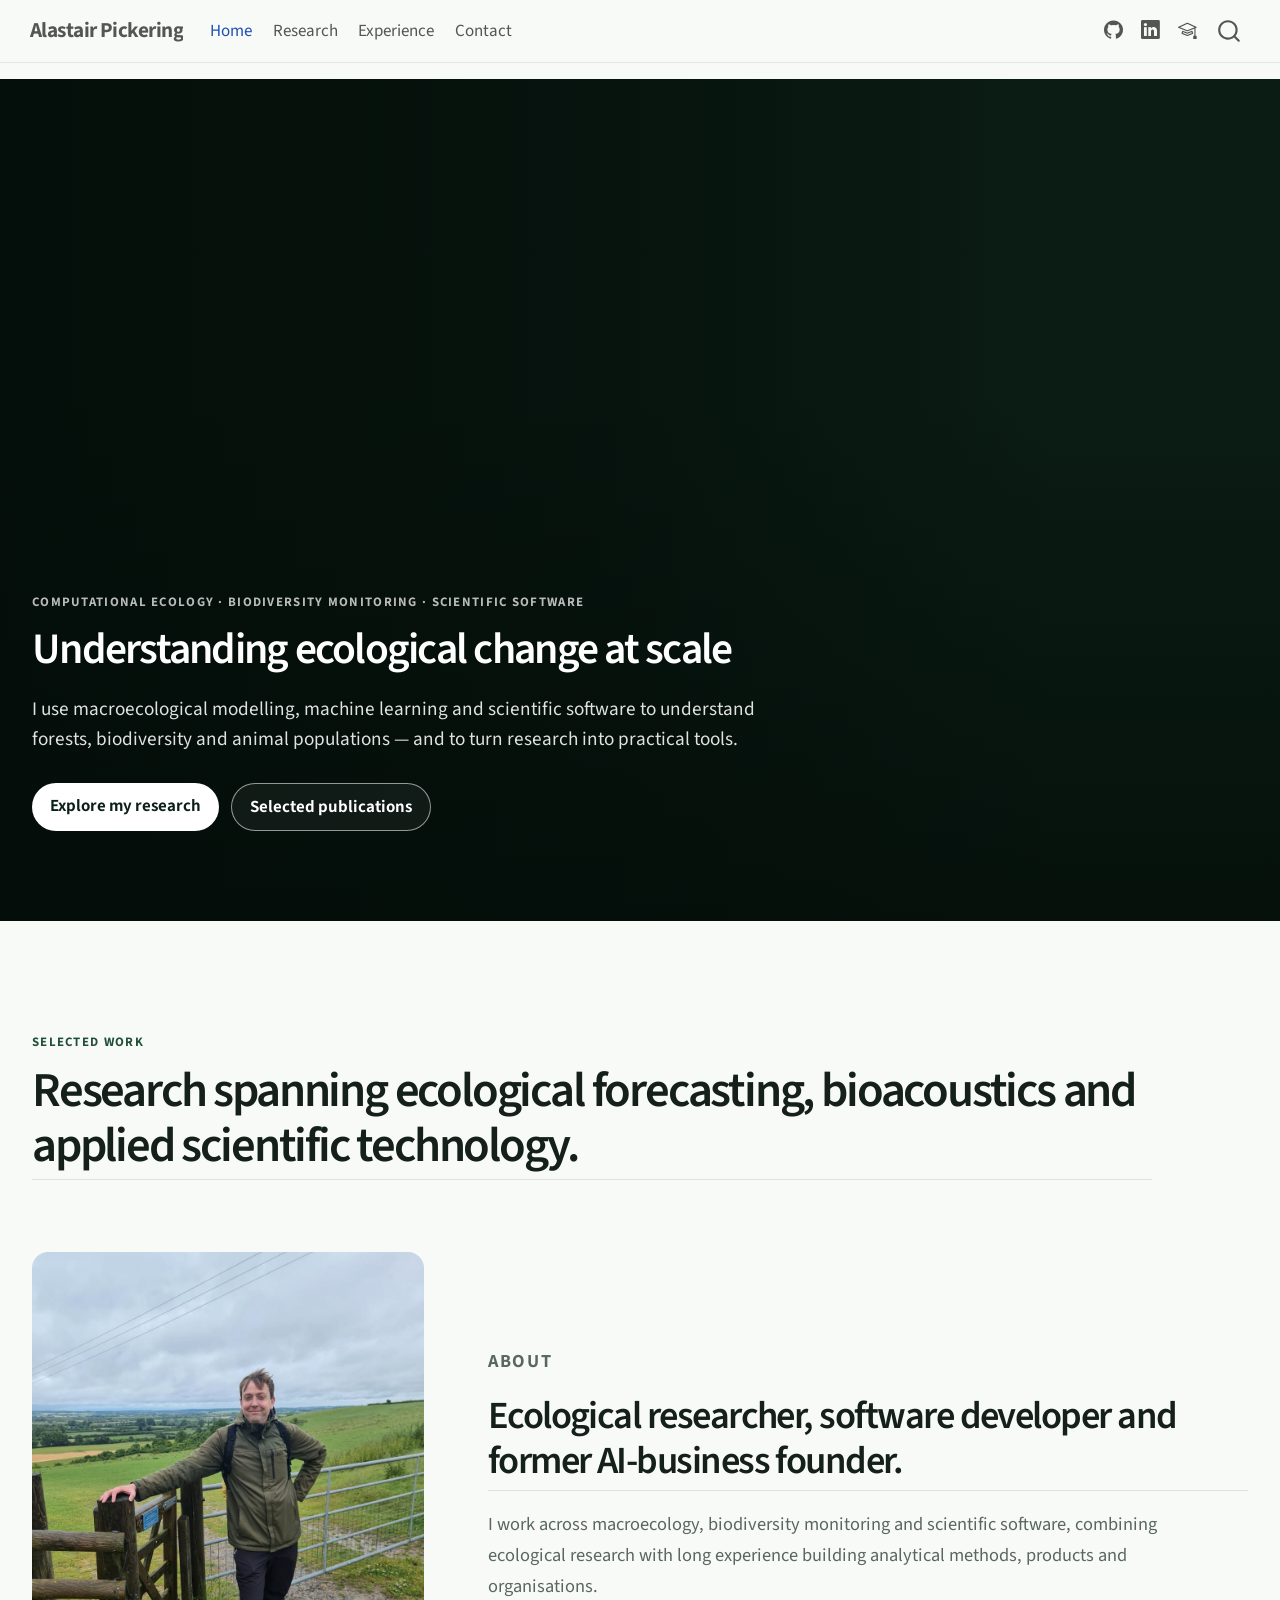
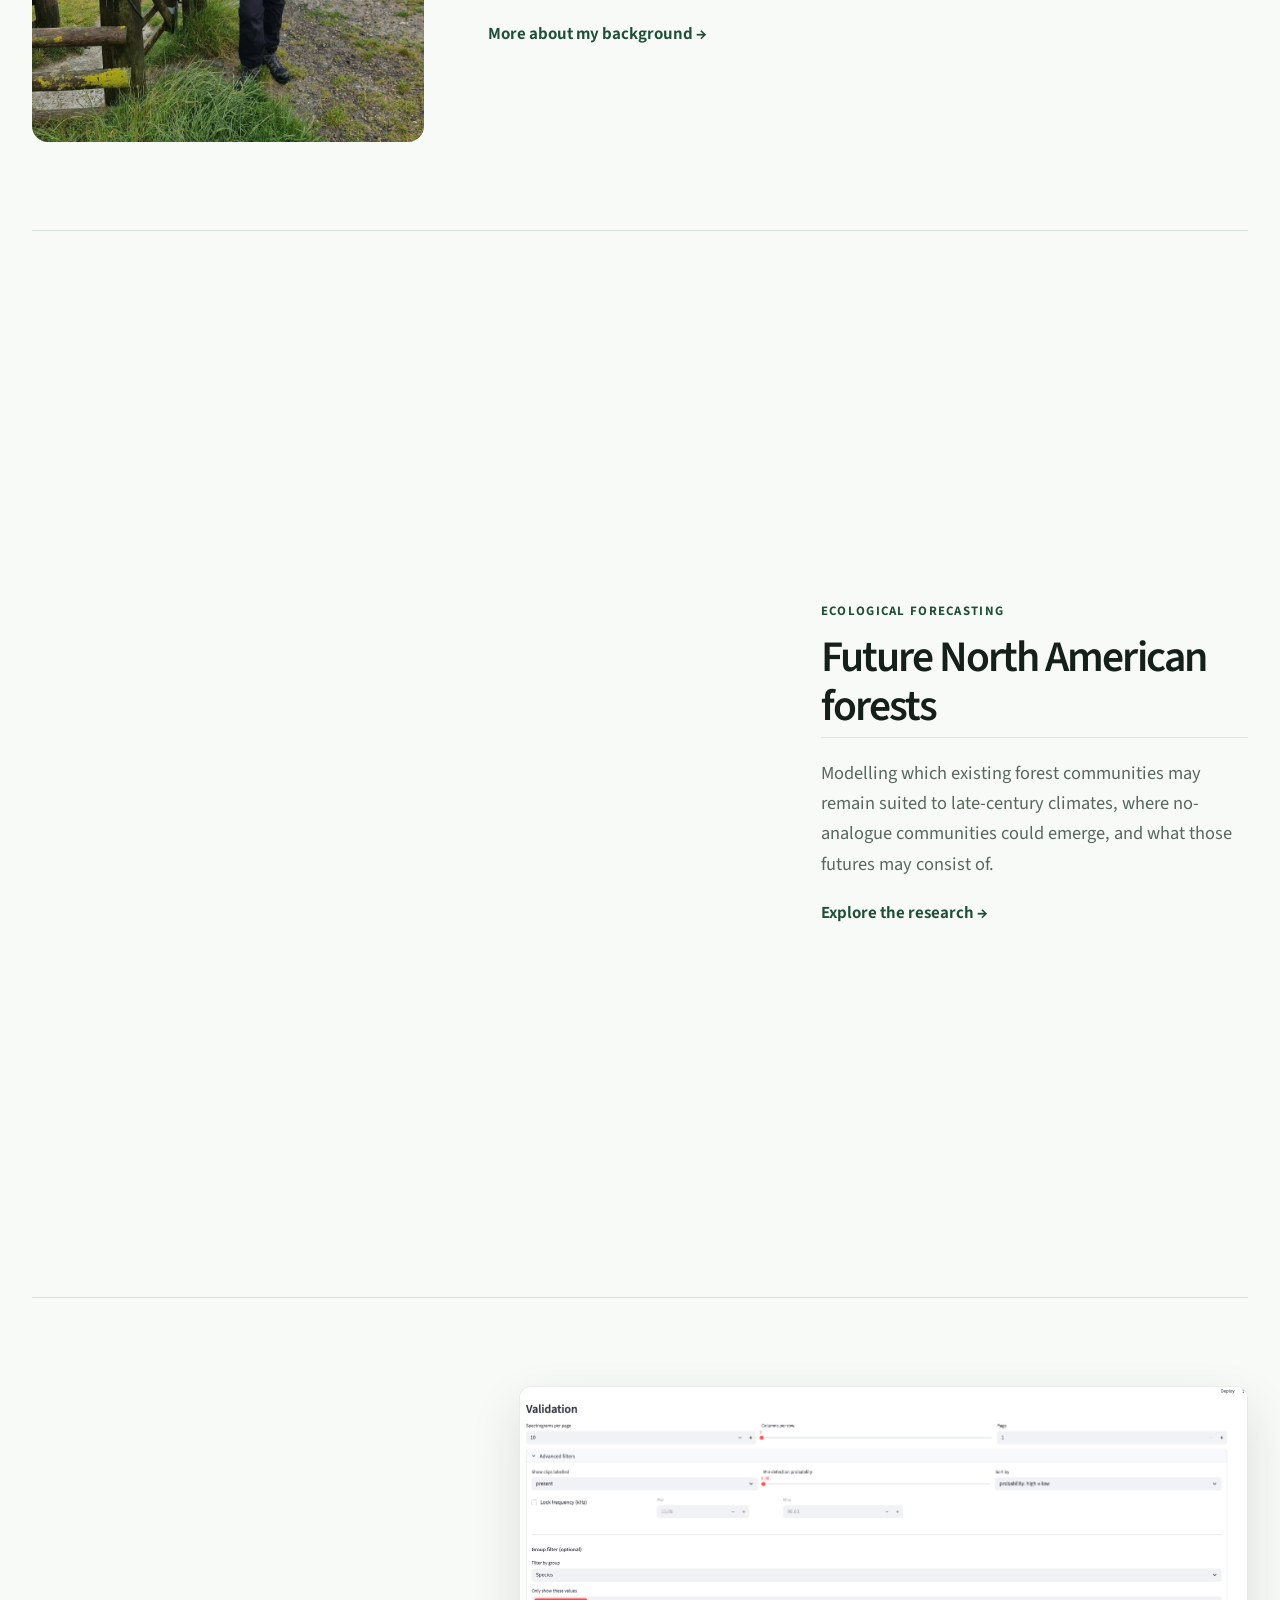
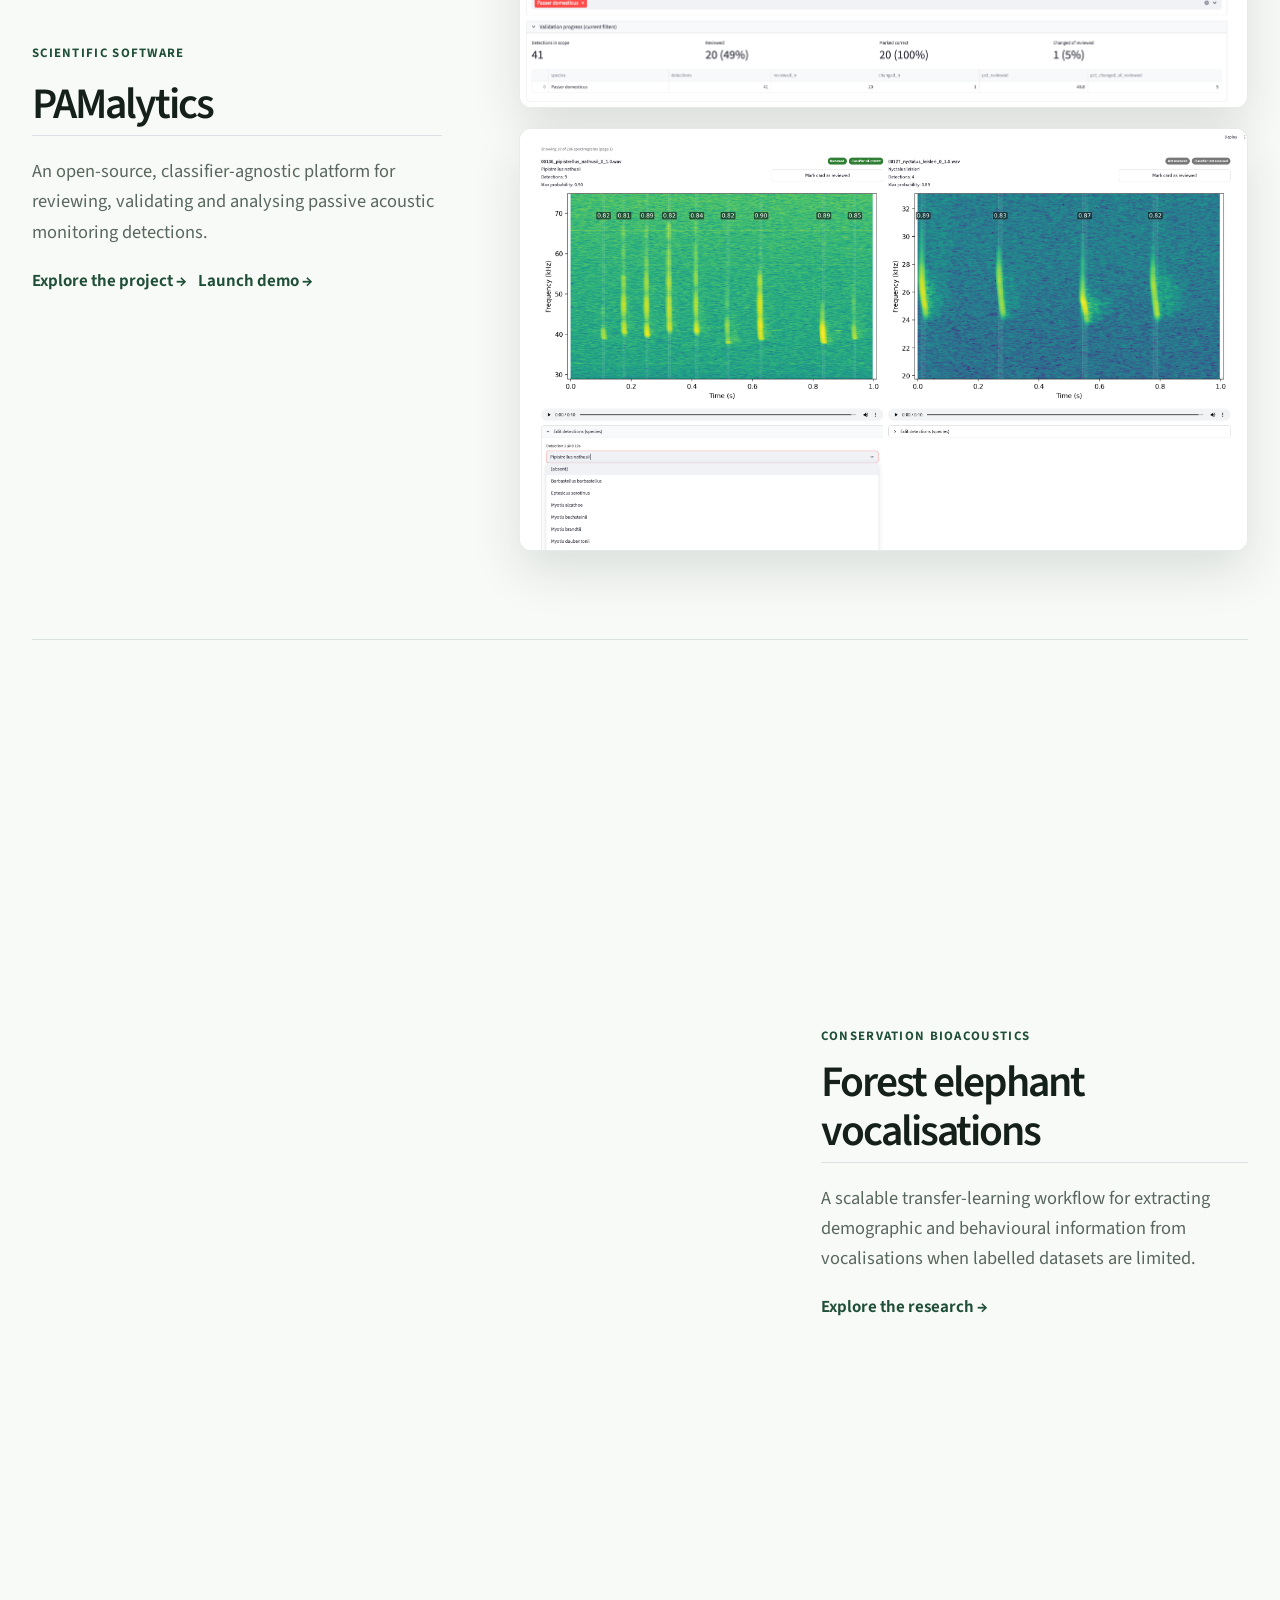
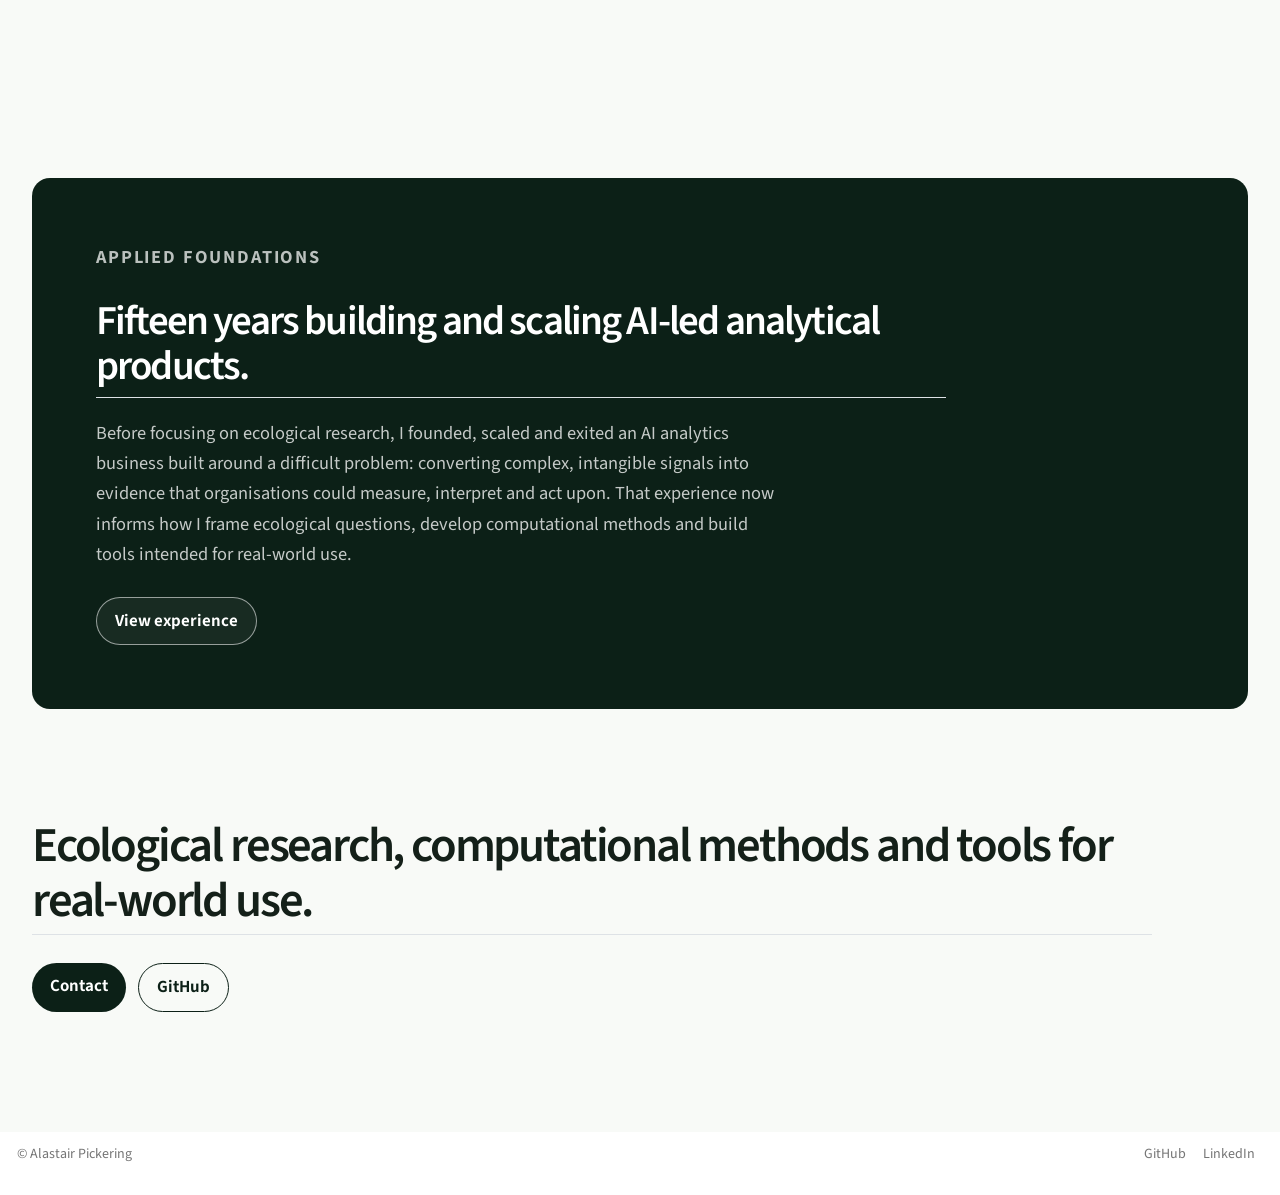
==== index.html @ e471f1ae "Built site for gh-pages" ====
<!DOCTYPE html>
<html xmlns="http://www.w3.org/1999/xhtml" lang="en" xml:lang="en"><head>

<meta charset="utf-8">
<meta name="generator" content="quarto-1.10.18">

<meta name="viewport" content="width=device-width, initial-scale=1.0, user-scalable=yes">


<title>Alastair Pickering</title>
<style>
/* Default styles provided by pandoc.
** See https://pandoc.org/MANUAL.html#variables-for-html for config info.
*/
span.smallcaps{font-variant: small-caps;}
div.columns{display: flex; gap: 1.5em;}
div.column{flex: auto;}
@media screen {
div.columns{gap: min(4vw, 1.5em);}
div.column{overflow-x: auto;}
}
div.hanging-indent{margin-left: 1.5em; text-indent: -1.5em;}
ul.task-list{list-style: none;}
ul.task-list li input[type="checkbox"] {
  width: 0.8em;
  margin: 0 0.8em 0.2em -1em; /* quarto-specific, see https://github.com/quarto-dev/quarto-cli/issues/4556 */ 
  vertical-align: middle;
}
</style>


<script src="site_libs/quarto-nav/quarto-nav.js"></script>
<script src="site_libs/quarto-nav/headroom.min.js"></script>
<script src="site_libs/clipboard/clipboard.min.js"></script>
<script src="site_libs/quarto-search/autocomplete.umd.js"></script>
<script src="site_libs/quarto-search/fuse.min.js"></script>
<script src="site_libs/quarto-search/quarto-search.js"></script>
<meta name="quarto:offset" content="./">
<script src="site_libs/quarto-html/quarto.js" type="module"></script>
<script src="site_libs/quarto-html/tabsets/tabsets.js" type="module"></script>
<script src="site_libs/quarto-html/popper.min.js"></script>
<script src="site_libs/quarto-html/tippy.umd.min.js"></script>
<script src="site_libs/quarto-html/anchor.min.js"></script>
<link href="site_libs/quarto-html/tippy.css" rel="stylesheet">
<link href="site_libs/quarto-html/quarto-syntax-highlighting-64a204ab8560d761af7679ceaba22944.css" rel="stylesheet" id="quarto-text-highlighting-styles">
<script src="site_libs/bootstrap/bootstrap.min.js"></script>
<link href="site_libs/bootstrap/bootstrap-icons.css" rel="stylesheet">
<link href="site_libs/bootstrap/bootstrap-6ac2aec46ad7f46b16024ee4409aa65c.min.css" rel="stylesheet" append-hash="true" id="quarto-bootstrap" data-mode="light">
<script id="quarto-search-options" type="application/json">{
  "location": "navbar",
  "copy-button": false,
  "collapse-after": 3,
  "panel-placement": "end",
  "type": "overlay",
  "limit": 50,
  "keyboard-shortcut": [
    "f",
    "/",
    "s"
  ],
  "show-item-context": false,
  "language": {
    "search-no-results-text": "No results",
    "search-matching-documents-text": "matching documents",
    "search-copy-link-title": "Copy link to search",
    "search-hide-matches-text": "Hide additional matches",
    "search-more-match-text": "more match in this document",
    "search-more-matches-text": "more matches in this document",
    "search-clear-button-title": "Clear",
    "search-text-placeholder": "",
    "search-detached-cancel-button-title": "Cancel",
    "search-submit-button-title": "Submit",
    "search-label": "Search"
  }
}</script>
<style>html{ scroll-behavior: smooth; }</style>


<link rel="stylesheet" href="styles.css">
</head>

<body class="nav-fixed home-page quarto-light">

<div id="quarto-search-results"></div>
  <header id="quarto-header" class="headroom fixed-top">
    <nav class="navbar navbar-expand-lg " data-bs-theme="dark">
      <div class="navbar-container container-fluid">
      <div class="navbar-brand-container mx-auto">
    <a class="navbar-brand" href="./index.html">
    <span class="navbar-title">Alastair Pickering</span>
    </a>
  </div>
            <div id="quarto-search" class="" title="Search"></div>
          <button class="navbar-toggler" type="button" data-bs-toggle="collapse" data-bs-target="#navbarCollapse" aria-controls="navbarCollapse" role="menu" aria-expanded="false" aria-label="Toggle navigation" onclick="if (window.quartoToggleHeadroom) { window.quartoToggleHeadroom(); }">
  <span class="navbar-toggler-icon"></span>
</button>
          <div class="collapse navbar-collapse" id="navbarCollapse">
            <ul class="navbar-nav navbar-nav-scroll me-auto">
  <li class="nav-item">
    <a class="nav-link active" href="./index.html" aria-current="page"> 
<span class="menu-text">Home</span></a>
  </li>  
  <li class="nav-item">
    <a class="nav-link" href="./research.html"> 
<span class="menu-text">Research</span></a>
  </li>  
  <li class="nav-item">
    <a class="nav-link" href="./experience.html"> 
<span class="menu-text">Experience</span></a>
  </li>  
  <li class="nav-item">
    <a class="nav-link" href="./contact.html"> 
<span class="menu-text">Contact</span></a>
  </li>  
</ul>
            <ul class="navbar-nav navbar-nav-scroll ms-auto">
  <li class="nav-item compact">
    <a class="nav-link" href="https://github.com/AlastairPickering/"> <i class="bi bi-github" role="img" aria-label="GitHub">
</i> 
<span class="menu-text"></span></a>
  </li>  
  <li class="nav-item compact">
    <a class="nav-link" href="https://www.linkedin.com/in/alastairpickering/"> <i class="bi bi-linkedin" role="img" aria-label="LinkedIn">
</i> 
<span class="menu-text"></span></a>
  </li>  
  <li class="nav-item compact">
    <a class="nav-link" href="https://scholar.google.com/citations?user=9N1dOVcAAAAJ&amp;hl=en"> <i class="bi bi-mortarboard" role="img" aria-label="Google Scholar">
</i> 
<span class="menu-text"></span></a>
  </li>  
</ul>
          </div> <!-- /navcollapse -->
            <div class="quarto-navbar-tools">
</div>
      </div> <!-- /container-fluid -->
    </nav>
</header>
<!-- content -->
<div id="quarto-content" class="quarto-container page-columns page-rows-contents page-layout-full page-navbar">
<!-- sidebar -->
<!-- margin-sidebar -->
    
<!-- main -->
<main class="content column-page" id="quarto-document-content"><header id="title-block-header" class="quarto-title-block"></header>




<section class="hero-cinematic">
  <div class="hero-media" aria-hidden="true">
    <div class="hero-photo hero-photo-forest"></div>
    <div class="hero-photo hero-photo-elephant"></div>
    <div class="hero-photo hero-photo-gibbon"></div>
    <div class="hero-photo hero-photo-technology"></div>
    <div class="hero-shade"></div>
  </div>

  <div class="site-frame hero-content">
    <p class="eyebrow light">Computational ecology · Biodiversity monitoring · Scientific software</p>
    <h1>Understanding ecological change at scale</h1>
    <p class="hero-deck">
      I use macroecological modelling, machine learning and scientific software to understand
      forests, biodiversity and animal populations — and to turn research into practical tools.
    </p>
    <div class="button-row">
      <a href="research.html" class="ap-button primary-light">Explore my research</a>
      <a href="research.html#publications" class="ap-button ghost-light">Selected publications</a>
    </div>
  </div>
</section>

<div class="site-frame home-content">
  <section class="intro-statement">
    <p class="eyebrow">Selected work</p>
    <h2 class="anchored">Research spanning ecological forecasting, bioacoustics and applied scientific technology.</h2>
  </section>

  <section class="home-profile">
    <div class="home-profile-photo" role="img" aria-label="Alastair Pickering standing beside a countryside field gate"></div>

    <div class="home-profile-copy">
      <p class="eyebrow">About</p>
      <h2 class="anchored">Ecological researcher, software developer and former AI-business founder.</h2>
      <p>
        I work across macroecology, biodiversity monitoring and scientific software, combining
        ecological research with long experience building analytical methods, products and organisations.
      </p>
      <a href="experience.html" class="text-link">More about my background →</a>
    </div>
  </section>

  <section class="project-feature">
    <div class="project-image project-image-forest" role="img" aria-label="Dense forest canopy viewed from above"></div>
    <div class="project-copy">
      <p class="project-meta">Ecological forecasting</p>
      <h2 class="anchored">Future North American forests</h2>
      <p>
        Modelling which existing forest communities may remain suited to late-century climates,
        where no-analogue communities could emerge, and what those futures may consist of.
      </p>
      <a href="research.html#future-forests" class="text-link">Explore the research →</a>
    </div>
  </section>

  <section class="project-feature project-feature-reverse">
    <div class="project-copy">
      <p class="project-meta">Scientific software</p>
      <h2 class="anchored">PAMalytics</h2>
      <p>
        An open-source, classifier-agnostic platform for reviewing, validating and analysing
        passive acoustic monitoring detections.
      </p>
      <div class="link-row">
        <a href="research.html#pamalytics" class="text-link">Explore the project →</a>
        <a href="https://pamalytics-demo.streamlit.app/" class="text-link">Launch demo →</a>
      </div>
    </div>

    <div class="pam-gallery">
      <img src="images/pam_validate1.png" alt="PAMalytics validation filters and progress summary">
      <img src="images/pam_validate2.png" alt="PAMalytics spectrogram review cards">
    </div>
  </section>

  <section class="project-feature">
    <div class="project-image project-image-elephant" role="img" aria-label="African elephant in woodland"></div>
    <div class="project-copy">
      <p class="project-meta">Conservation bioacoustics</p>
      <h2 class="anchored">Forest elephant vocalisations</h2>
      <p>
        A scalable transfer-learning workflow for extracting demographic and behavioural
        information from vocalisations when labelled datasets are limited.
      </p>
      <a href="research.html#elephant-bioacoustics" class="text-link">Explore the research →</a>
    </div>
  </section>

  <section class="profile-band">
    <div class="profile-copy">
      <p class="eyebrow light">Applied foundations</p>
      <h2 class="anchored">Fifteen years building and scaling AI-led analytical products.</h2>
      <p>
        Before focusing on ecological research, I founded, scaled and exited an AI analytics business
        built around a difficult problem: converting complex, intangible signals into evidence that
        organisations could measure, interpret and act upon. That experience now informs how I frame
        ecological questions, develop computational methods and build tools intended for real-world use.
      </p>
      <a href="experience.html" class="ap-button ghost-light">View experience</a>
    </div>
  </section>

  <section class="closing-simple">
    <h2 class="anchored">Ecological research, computational methods and tools for real-world use.</h2>
    <div class="button-row">
      <a href="contact.html" class="ap-button dark-button">Contact</a>
      <a href="https://github.com/AlastairPickering/" class="ap-button outline-dark">GitHub</a>
    </div>
  </section>
</div>



</main> <!-- /main -->
<script id="quarto-html-after-body" type="application/javascript">
  window.document.addEventListener("DOMContentLoaded", function (event) {
    const icon = "";
    const anchorJS = new window.AnchorJS();
    anchorJS.options = {
      placement: 'right',
      icon: icon
    };
    anchorJS.add('.anchored');
    const isCodeAnnotation = (el) => {
      for (const clz of el.classList) {
        if (clz.startsWith('code-annotation-')) {                     
          return true;
        }
      }
      return false;
    }
    const onCopySuccess = function(e) {
      // button target
      const button = e.trigger;
      // don't keep focus
      button.blur();
      // flash "checked"
      button.classList.add('code-copy-button-checked');
      var currentTitle = button.getAttribute("title");
      button.setAttribute("title", "Copied!");
      let tooltip;
      if (window.bootstrap) {
        button.setAttribute("data-bs-toggle", "tooltip");
        button.setAttribute("data-bs-placement", "left");
        button.setAttribute("data-bs-title", "Copied!");
        tooltip = new bootstrap.Tooltip(button, 
          { trigger: "manual", 
            customClass: "code-copy-button-tooltip",
            offset: [0, -8]});
        tooltip.show();    
      }
      setTimeout(function() {
        if (tooltip) {
          tooltip.hide();
          button.removeAttribute("data-bs-title");
          button.removeAttribute("data-bs-toggle");
          button.removeAttribute("data-bs-placement");
        }
        button.setAttribute("title", currentTitle);
        button.classList.remove('code-copy-button-checked');
      }, 1000);
      // clear code selection
      e.clearSelection();
    }
    const getTextToCopy = function(trigger) {
      const outerScaffold = trigger.parentElement.cloneNode(true);
      const codeEl = outerScaffold.querySelector('code');
      for (const childEl of codeEl.children) {
        if (isCodeAnnotation(childEl)) {
          childEl.remove();
        }
      }
      return codeEl.innerText;
    }
    const clipboard = new window.ClipboardJS('.code-copy-button:not([data-in-quarto-modal])', {
      text: getTextToCopy
    });
    clipboard.on('success', onCopySuccess);
    if (window.document.getElementById('quarto-embedded-source-code-modal')) {
      const clipboardModal = new window.ClipboardJS('.code-copy-button[data-in-quarto-modal]', {
        text: getTextToCopy,
        container: window.document.getElementById('quarto-embedded-source-code-modal')
      });
      clipboardModal.on('success', onCopySuccess);
    }
      var localhostRegex = new RegExp(/^(?:http|https):\/\/localhost\:?[0-9]*\//);
      var mailtoRegex = new RegExp(/^mailto:/);
        var filterRegex = new RegExp("https:\/\/alastairpickering\.github\.io");
      var isInternal = (href) => {
          return filterRegex.test(href) || localhostRegex.test(href) || mailtoRegex.test(href);
      }
      // Inspect non-navigation links and adorn them if external
     var links = window.document.querySelectorAll('a[href]:not(.nav-link):not(.navbar-brand):not(.toc-action):not(.sidebar-link):not(.sidebar-item-toggle):not(.pagination-link):not(.no-external):not([aria-hidden]):not(.dropdown-item):not(.quarto-navigation-tool):not(.about-link)');
      for (var i=0; i<links.length; i++) {
        const link = links[i];
        if (!isInternal(link.href)) {
          // undo the damage that might have been done by quarto-nav.js in the case of
          // links that we want to consider external
          if (link.dataset.originalHref !== undefined) {
            link.href = link.dataset.originalHref;
          }
            // target, if specified
            link.setAttribute("target", "_blank");
            if (link.getAttribute("rel") === null) {
              link.setAttribute("rel", "noopener");
            }
        }
      }
    function tippyHover(el, contentFn, onTriggerFn, onUntriggerFn) {
      const config = {
        allowHTML: true,
        maxWidth: 500,
        delay: 100,
        arrow: false,
        appendTo: function(el) {
            return el.parentElement;
        },
        interactive: true,
        interactiveBorder: 10,
        theme: 'quarto',
        placement: 'bottom-start',
      };
      if (contentFn) {
        config.content = contentFn;
      }
      if (onTriggerFn) {
        config.onTrigger = onTriggerFn;
      }
      if (onUntriggerFn) {
        config.onUntrigger = onUntriggerFn;
      }
      window.tippy(el, config); 
    }
    const noterefs = window.document.querySelectorAll('a[role="doc-noteref"]');
    for (var i=0; i<noterefs.length; i++) {
      const ref = noterefs[i];
      tippyHover(ref, function() {
        // use id or data attribute instead here
        let href = ref.getAttribute('data-footnote-href') || ref.getAttribute('href');
        try { href = new URL(href).hash; } catch {}
        const id = href.replace(/^#\/?/, "");
        const note = window.document.getElementById(id);
        if (note) {
          return note.innerHTML;
        } else {
          return "";
        }
      });
    }
    const xrefs = window.document.querySelectorAll('a.quarto-xref');
    const processXRef = (id, note) => {
      // Strip column container classes
      const stripColumnClz = (el) => {
        el.classList.remove("page-full", "page-columns");
        if (el.children) {
          for (const child of el.children) {
            stripColumnClz(child);
          }
        }
      }
      stripColumnClz(note)
      if (id === null || id.startsWith('sec-')) {
        // Special case sections, only their first couple elements
        const container = document.createElement("div");
        if (note.children && note.children.length > 2) {
          container.appendChild(note.children[0].cloneNode(true));
          for (let i = 1; i < note.children.length; i++) {
            const child = note.children[i];
            if (child.tagName === "P" && child.innerText === "") {
              continue;
            } else {
              container.appendChild(child.cloneNode(true));
              break;
            }
          }
          if (window.Quarto?.typesetMath) {
            window.Quarto.typesetMath(container);
          }
          return container.innerHTML
        } else {
          if (window.Quarto?.typesetMath) {
            window.Quarto.typesetMath(note);
          }
          return note.innerHTML;
        }
      } else {
        // Remove any anchor links if they are present
        const anchorLink = note.querySelector('a.anchorjs-link');
        if (anchorLink) {
          anchorLink.remove();
        }
        if (window.Quarto?.typesetMath) {
          window.Quarto.typesetMath(note);
        }
        if (note.classList.contains("callout")) {
          return note.outerHTML;
        } else {
          return note.innerHTML;
        }
      }
    }
    for (var i=0; i<xrefs.length; i++) {
      const xref = xrefs[i];
      tippyHover(xref, undefined, function(instance) {
        instance.disable();
        let url = xref.getAttribute('href');
        let hash = undefined; 
        if (url.startsWith('#')) {
          hash = url;
        } else {
          try { hash = new URL(url).hash; } catch {}
        }
        if (hash) {
          const id = hash.replace(/^#\/?/, "");
          const note = window.document.getElementById(id);
          if (note !== null) {
            try {
              const html = processXRef(id, note.cloneNode(true));
              instance.setContent(html);
            } finally {
              instance.enable();
              instance.show();
            }
          } else {
            // See if we can fetch this
            fetch(url.split('#')[0])
            .then(res => res.text())
            .then(html => {
              const parser = new DOMParser();
              const htmlDoc = parser.parseFromString(html, "text/html");
              const note = htmlDoc.getElementById(id);
              if (note !== null) {
                const html = processXRef(id, note);
                instance.setContent(html);
              } 
            }).finally(() => {
              instance.enable();
              instance.show();
            });
          }
        } else {
          // See if we can fetch a full url (with no hash to target)
          // This is a special case and we should probably do some content thinning / targeting
          fetch(url)
          .then(res => res.text())
          .then(html => {
            const parser = new DOMParser();
            const htmlDoc = parser.parseFromString(html, "text/html");
            const note = htmlDoc.querySelector('main.content');
            if (note !== null) {
              // This should only happen for chapter cross references
              // (since there is no id in the URL)
              // remove the first header
              if (note.children.length > 0 && note.children[0].tagName === "HEADER") {
                note.children[0].remove();
              }
              const html = processXRef(null, note);
              instance.setContent(html);
            } 
          }).finally(() => {
            instance.enable();
            instance.show();
          });
        }
      }, function(instance) {
      });
    }
        let selectedAnnoteEl;
        const selectorForAnnotation = ( cell, annotation) => {
          let cellAttr = 'data-code-cell="' + cell + '"';
          let lineAttr = 'data-code-annotation="' +  annotation + '"';
          const selector = 'span[' + cellAttr + '][' + lineAttr + ']';
          return selector;
        }
        const selectCodeLines = (annoteEl) => {
          const doc = window.document;
          const targetCell = annoteEl.getAttribute("data-target-cell");
          const targetAnnotation = annoteEl.getAttribute("data-target-annotation");
          const annoteSpan = window.document.querySelector(selectorForAnnotation(targetCell, targetAnnotation));
          const lines = annoteSpan.getAttribute("data-code-lines").split(",");
          const lineIds = lines.map((line) => {
            return targetCell + "-" + line;
          })
          let top = null;
          let height = null;
          let parent = null;
          if (lineIds.length > 0) {
              //compute the position of the single el (top and bottom and make a div)
              const el = window.document.getElementById(lineIds[0]);
              top = el.offsetTop;
              height = el.offsetHeight;
              parent = el.parentElement.parentElement;
            if (lineIds.length > 1) {
              const lastEl = window.document.getElementById(lineIds[lineIds.length - 1]);
              const bottom = lastEl.offsetTop + lastEl.offsetHeight;
              height = bottom - top;
            }
            if (top !== null && height !== null && parent !== null) {
              // cook up a div (if necessary) and position it 
              let div = window.document.getElementById("code-annotation-line-highlight");
              if (div === null) {
                div = window.document.createElement("div");
                div.setAttribute("id", "code-annotation-line-highlight");
                div.style.position = 'absolute';
                parent.appendChild(div);
              }
              div.style.top = top - 2 + "px";
              div.style.height = height + 4 + "px";
              div.style.left = 0;
              let gutterDiv = window.document.getElementById("code-annotation-line-highlight-gutter");
              if (gutterDiv === null) {
                gutterDiv = window.document.createElement("div");
                gutterDiv.setAttribute("id", "code-annotation-line-highlight-gutter");
                gutterDiv.style.position = 'absolute';
                const codeCell = window.document.getElementById(targetCell);
                const gutter = codeCell.querySelector('.code-annotation-gutter');
                gutter.appendChild(gutterDiv);
              }
              gutterDiv.style.top = top - 2 + "px";
              gutterDiv.style.height = height + 4 + "px";
            }
            selectedAnnoteEl = annoteEl;
          }
        };
        const unselectCodeLines = () => {
          const elementsIds = ["code-annotation-line-highlight", "code-annotation-line-highlight-gutter"];
          elementsIds.forEach((elId) => {
            const div = window.document.getElementById(elId);
            if (div) {
              div.remove();
            }
          });
          selectedAnnoteEl = undefined;
        };
          // Handle positioning of the toggle
      window.addEventListener(
        "resize",
        throttle(() => {
          elRect = undefined;
          if (selectedAnnoteEl) {
            selectCodeLines(selectedAnnoteEl);
          }
        }, 10)
      );
      function throttle(fn, ms) {
      let throttle = false;
      let timer;
        return (...args) => {
          if(!throttle) { // first call gets through
              fn.apply(this, args);
              throttle = true;
          } else { // all the others get throttled
              if(timer) clearTimeout(timer); // cancel #2
              timer = setTimeout(() => {
                fn.apply(this, args);
                timer = throttle = false;
              }, ms);
          }
        };
      }
        // Attach click handler to the DT
        const annoteDls = window.document.querySelectorAll('dt[data-target-cell]');
        for (const annoteDlNode of annoteDls) {
          annoteDlNode.addEventListener('click', (event) => {
            const clickedEl = event.target;
            if (clickedEl !== selectedAnnoteEl) {
              unselectCodeLines();
              const activeEl = window.document.querySelector('dt[data-target-cell].code-annotation-active');
              if (activeEl) {
                activeEl.classList.remove('code-annotation-active');
              }
              selectCodeLines(clickedEl);
              clickedEl.classList.add('code-annotation-active');
            } else {
              // Unselect the line
              unselectCodeLines();
              clickedEl.classList.remove('code-annotation-active');
            }
          });
        }
    const findCites = (el) => {
      const parentEl = el.parentElement;
      if (parentEl) {
        const cites = parentEl.dataset.cites;
        if (cites) {
          return {
            el,
            cites: cites.split(' ')
          };
        } else {
          return findCites(el.parentElement)
        }
      } else {
        return undefined;
      }
    };
    var bibliorefs = window.document.querySelectorAll('a[role="doc-biblioref"]');
    for (var i=0; i<bibliorefs.length; i++) {
      const ref = bibliorefs[i];
      const citeInfo = findCites(ref);
      if (citeInfo) {
        tippyHover(citeInfo.el, function() {
          var popup = window.document.createElement('div');
          citeInfo.cites.forEach(function(cite) {
            var citeDiv = window.document.createElement('div');
            citeDiv.classList.add('hanging-indent');
            citeDiv.classList.add('csl-entry');
            var biblioDiv = window.document.getElementById('ref-' + cite);
            if (biblioDiv) {
              citeDiv.innerHTML = biblioDiv.innerHTML;
            }
            popup.appendChild(citeDiv);
          });
          return popup.innerHTML;
        });
      }
    }
  });
  </script>
</div> <!-- /content -->
<footer class="footer">
  <div class="nav-footer">
    <div class="nav-footer-left">
<p>© Alastair Pickering</p>
</div>   
    <div class="nav-footer-center">
      &nbsp;
    </div>
    <div class="nav-footer-right">
      <ul class="footer-items list-unstyled">
    <li class="nav-item">
    <a class="nav-link" href="https://github.com/AlastairPickering/">
<p>GitHub</p>
</a>
  </li>  
    <li class="nav-item">
    <a class="nav-link" href="https://www.linkedin.com/in/alastairpickering/">
<p>LinkedIn</p>
</a>
  </li>  
</ul>
    </div>
  </div>
</footer>




<script src="site_libs/quarto-html/zenscroll-min.js"></script>
</body></html>
---- site_libs/quarto-html/tippy.css ----
.tippy-box[data-animation=fade][data-state=hidden]{opacity:0}[data-tippy-root]{max-width:calc(100vw - 10px)}.tippy-box{position:relative;background-color:#333;color:#fff;border-radius:4px;font-size:14px;line-height:1.4;white-space:normal;outline:0;transition-property:transform,visibility,opacity}.tippy-box[data-placement^=top]>.tippy-arrow{bottom:0}.tippy-box[data-placement^=top]>.tippy-arrow:before{bottom:-7px;left:0;border-width:8px 8px 0;border-top-color:initial;transform-origin:center top}.tippy-box[data-placement^=bottom]>.tippy-arrow{top:0}.tippy-box[data-placement^=bottom]>.tippy-arrow:before{top:-7px;left:0;border-width:0 8px 8px;border-bottom-color:initial;transform-origin:center bottom}.tippy-box[data-placement^=left]>.tippy-arrow{right:0}.tippy-box[data-placement^=left]>.tippy-arrow:before{border-width:8px 0 8px 8px;border-left-color:initial;right:-7px;transform-origin:center left}.tippy-box[data-placement^=right]>.tippy-arrow{left:0}.tippy-box[data-placement^=right]>.tippy-arrow:before{left:-7px;border-width:8px 8px 8px 0;border-right-color:initial;transform-origin:center right}.tippy-box[data-inertia][data-state=visible]{transition-timing-function:cubic-bezier(.54,1.5,.38,1.11)}.tippy-arrow{width:16px;height:16px;color:#333}.tippy-arrow:before{content:"";position:absolute;border-color:transparent;border-style:solid}.tippy-content{position:relative;padding:5px 9px;z-index:1}
---- site_libs/quarto-html/quarto-syntax-highlighting-64a204ab8560d761af7679ceaba22944.css ----
/* quarto syntax highlight colors */
:root {
  --quarto-hl-ot-color: #003B4F;
  --quarto-hl-at-color: #657422;
  --quarto-hl-ss-color: #20794D;
  --quarto-hl-an-color: #5E5E5E;
  --quarto-hl-fu-color: #4758AB;
  --quarto-hl-st-color: #20794D;
  --quarto-hl-cf-color: #003B4F;
  --quarto-hl-op-color: #5E5E5E;
  --quarto-hl-er-color: #AD0000;
  --quarto-hl-bn-color: #AD0000;
  --quarto-hl-al-color: #AD0000;
  --quarto-hl-va-color: #111111;
  --quarto-hl-bu-color: inherit;
  --quarto-hl-ex-color: inherit;
  --quarto-hl-pp-color: #AD0000;
  --quarto-hl-in-color: #5E5E5E;
  --quarto-hl-vs-color: #20794D;
  --quarto-hl-wa-color: #5E5E5E;
  --quarto-hl-do-color: #5E5E5E;
  --quarto-hl-im-color: #00769E;
  --quarto-hl-ch-color: #20794D;
  --quarto-hl-dt-color: #AD0000;
  --quarto-hl-fl-color: #AD0000;
  --quarto-hl-co-color: #5E5E5E;
  --quarto-hl-cv-color: #5E5E5E;
  --quarto-hl-cn-color: #8f5902;
  --quarto-hl-sc-color: #5E5E5E;
  --quarto-hl-dv-color: #AD0000;
  --quarto-hl-kw-color: #003B4F;
}

/* other quarto variables */
:root {
  --quarto-font-monospace: SFMono-Regular, Menlo, Monaco, Consolas, "Liberation Mono", "Courier New", monospace;
}

/* syntax highlight based on Pandoc's rules */
pre > code.sourceCode > span {
  color: #003B4F;
}

code.sourceCode > span {
  color: #003B4F;
}

div.sourceCode,
div.sourceCode pre.sourceCode {
  color: #003B4F;
}

/* Normal */
code span {
  color: #003B4F;
}

/* Alert */
code span.al {
  color: #AD0000;
  font-style: inherit;
}

/* Annotation */
code span.an {
  color: #5E5E5E;
  font-style: inherit;
}

/* Attribute */
code span.at {
  color: #657422;
  font-style: inherit;
}

/* BaseN */
code span.bn {
  color: #AD0000;
  font-style: inherit;
}

/* BuiltIn */
code span.bu {
  font-style: inherit;
}

/* ControlFlow */
code span.cf {
  color: #003B4F;
  font-weight: bold;
  font-style: inherit;
}

/* Char */
code span.ch {
  color: #20794D;
  font-style: inherit;
}

/* Constant */
code span.cn {
  color: #8f5902;
  font-style: inherit;
}

/* Comment */
code span.co {
  color: #5E5E5E;
  font-style: inherit;
}

/* CommentVar */
code span.cv {
  color: #5E5E5E;
  font-style: italic;
}

/* Documentation */
code span.do {
  color: #5E5E5E;
  font-style: italic;
}

/* DataType */
code span.dt {
  color: #AD0000;
  font-style: inherit;
}

/* DecVal */
code span.dv {
  color: #AD0000;
  font-style: inherit;
}

/* Error */
code span.er {
  color: #AD0000;
  font-style: inherit;
}

/* Extension */
code span.ex {
  font-style: inherit;
}

/* Float */
code span.fl {
  color: #AD0000;
  font-style: inherit;
}

/* Function */
code span.fu {
  color: #4758AB;
  font-style: inherit;
}

/* Import */
code span.im {
  color: #00769E;
  font-style: inherit;
}

/* Information */
code span.in {
  color: #5E5E5E;
  font-style: inherit;
}

/* Keyword */
code span.kw {
  color: #003B4F;
  font-weight: bold;
  font-style: inherit;
}

/* Operator */
code span.op {
  color: #5E5E5E;
  font-style: inherit;
}

/* Other */
code span.ot {
  color: #003B4F;
  font-style: inherit;
}

/* Preprocessor */
code span.pp {
  color: #AD0000;
  font-style: inherit;
}

/* SpecialChar */
code span.sc {
  color: #5E5E5E;
  font-style: inherit;
}

/* SpecialString */
code span.ss {
  color: #20794D;
  font-style: inherit;
}

/* String */
code span.st {
  color: #20794D;
  font-style: inherit;
}

/* Variable */
code span.va {
  color: #111111;
  font-style: inherit;
}

/* VerbatimString */
code span.vs {
  color: #20794D;
  font-style: inherit;
}

/* Warning */
code span.wa {
  color: #5E5E5E;
  font-style: italic;
}

.prevent-inlining {
  content: "</";
}

/*# sourceMappingURL=9d8d5bb603a83b8298b89080a598c93b.css.map */
---- styles.css ----
:root {
  --ap-ink: #142019;
  --ap-muted: #59675e;
  --ap-green: #204f39;
  --ap-green-dark: #0c2017;
  --ap-line: #d9e2dc;
  --ap-paper: #f8faf7;
}

/* Neutralise Quarto's page-column grid on the homepage only. */
body.home-page #quarto-content,
body.home-page #quarto-content.page-columns,
body.home-page main.content,
body.home-page main#quarto-document-content {
  width: 100%;
  max-width: none;
}

body.home-page #quarto-content.page-columns {
  display: block;
}

body.home-page main.content,
body.home-page main#quarto-document-content {
  margin: 0 !important;
  padding: 0 !important;
}

/* Centre and constrain all ordinary inner pages. */
body:not(.home-page) main.content,
body:not(.home-page) main#quarto-document-content {
  width: min(100% - 64px, 1280px);
  max-width: 1280px;
  margin-inline: auto !important;
  padding-top: 0 !important;
  padding-bottom: 5rem !important;
}

body:not(.home-page) #title-block-header {
  display: none;
}

html {
  scroll-behavior: smooth;
  overflow-x: hidden;
}

body {
  margin: 0;
  color: var(--ap-ink);
  background: var(--ap-paper);
  overflow-x: hidden;
}

.navbar {
  border-bottom: 1px solid rgba(217, 226, 220, 0.75);
  backdrop-filter: blur(14px);
  background: rgba(248, 250, 247, 0.92) !important;
}

.navbar-brand {
  font-weight: 680;
  letter-spacing: -0.025em;
}

.site-frame {
  width: min(100% - 64px, 1500px);
  margin-inline: auto;
}

.hero-cinematic {
  position: relative;
  min-height: min(880px, calc(100vh - 58px));
  display: flex;
  align-items: flex-end;
  overflow: hidden;
  color: white;
  background: var(--ap-green-dark);
}

.hero-media,
.hero-photo,
.hero-shade {
  position: absolute;
  inset: 0;
}

.hero-photo {
  opacity: 0;
  background-size: cover;
  background-position: center;
  animation: hero-cycle 28s infinite;
  transform: scale(1.03);
}

.hero-photo-forest {
  background-image: url("https://images.unsplash.com/photo-1516441311474-499e4f3b32db?auto=format&fit=crop&q=85&w=2400");
  animation-delay: 0s;
}

.hero-photo-elephant {
  background-image: url("https://images.unsplash.com/photo-1505148230895-d9a785a555fa?auto=format&fit=crop&q=85&w=2400");
  background-position: center 45%;
  animation-delay: 7s;
}

.hero-photo-gibbon {
  background-image: url("https://commons.wikimedia.org/wiki/Special:Redirect/file/Lar%20Gibbon%20%2846946767992%29.jpg?width=2400");
  background-position: center 30%;
  animation-delay: 14s;
}

.hero-photo-technology {
  background-image: url("images/pam_validate.png");
  background-position: center;
  animation-delay: 21s;
}

@keyframes hero-cycle {
  0%   { opacity: 0; transform: scale(1.03); }
  5%   { opacity: 1; }
  23%  { opacity: 1; }
  28%  { opacity: 0; transform: scale(1.09); }
  100% { opacity: 0; }
}

.hero-shade {
  background:
    linear-gradient(90deg, rgba(4,13,9,.93) 0%, rgba(4,13,9,.66) 48%, rgba(4,13,9,.16) 82%),
    linear-gradient(0deg, rgba(4,13,9,.78) 0%, rgba(4,13,9,.03) 62%);
}

.hero-content {
  position: relative;
  z-index: 2;
  padding-block: clamp(72px, 10vh, 120px);
}

.hero-content h1 {
  max-width: 980px;
  margin: 0 0 24px;
  font-size: clamp(2.5rem, 4.2vw, 4.8rem);
  line-height: 0.96;
  letter-spacing: -0.055em;
  overflow-wrap: normal;
}

.hero-deck {
  max-width: 760px;
  margin: 0;
  font-size: clamp(1.08rem, 1.5vw, 1.35rem);
  line-height: 1.55;
  color: rgba(255,255,255,.88);
}

.home-content {
  padding-bottom: 96px;
}

.eyebrow {
  margin: 0 0 14px;
  color: var(--ap-green);
  font-size: 0.76rem;
  font-weight: 680;
  letter-spacing: 0.1em;
  text-transform: uppercase;
}

.eyebrow.light {
  color: rgba(255,255,255,.72);
}

.button-row,
.link-row {
  display: flex;
  flex-wrap: wrap;
  gap: 12px;
}

.button-row {
  margin-top: 28px;
}

.ap-button {
  display: inline-block;
  padding: 13px 18px;
  border-radius: 999px;
  font-weight: 650;
  line-height: 1.2;
  text-decoration: none;
  white-space: nowrap;
}

.primary-light {
  color: var(--ap-green-dark);
  background: white;
}

.ghost-light {
  color: white;
  border: 1px solid rgba(255,255,255,.55);
  background: rgba(255,255,255,.05);
}

.intro-statement {
  max-width: 1120px;
  padding: 112px 0 72px;
}

.intro-statement h2,
.closing-simple h2 {
  margin: 0;
  font-size: clamp(2.2rem, 3.8vw, 4.2rem);
  line-height: 1.02;
  letter-spacing: -0.045em;
}

.project-feature {
  display: grid;
  grid-template-columns: minmax(0, 1.25fr) minmax(320px, 0.75fr);
  gap: clamp(40px, 6vw, 96px);
  align-items: center;
  padding: 88px 0;
  border-top: 1px solid var(--ap-line);
}

.project-feature-reverse {
  grid-template-columns: minmax(320px, 0.72fr) minmax(0, 1.28fr);
}

.project-copy {
  min-width: 0;
}

.project-copy h2 {
  margin: 0 0 20px;
  font-size: clamp(2.1rem, 3.4vw, 4rem);
  line-height: 1;
  letter-spacing: -0.045em;
  overflow-wrap: break-word;
}

.project-copy p {
  max-width: 650px;
  margin: 0 0 22px;
  color: var(--ap-muted);
  font-size: 1.08rem;
  line-height: 1.65;
}

.project-meta {
  margin: 0 0 14px !important;
  color: var(--ap-green) !important;
  font-size: 0.76rem !important;
  font-weight: 680;
  letter-spacing: 0.1em;
  text-transform: uppercase;
}

.text-link {
  color: var(--ap-green);
  font-weight: 650;
  text-decoration: none;
}

.project-image {
  width: 100%;
  aspect-ratio: 4 / 5;
  min-height: 0;
  border-radius: 16px;
  background-size: cover;
  background-position: center;
}

.project-image-forest {
  background-image: url("https://images.unsplash.com/photo-1532415914860-f6ee7c74c9fb?auto=format&fit=crop&q=85&w=2200");
}

.project-image-elephant {
  background-image: url("https://images.unsplash.com/photo-1505148230895-d9a785a555fa?auto=format&fit=crop&q=85&w=2200");
  background-position: center 42%;
}

.pam-gallery {
  display: grid;
  gap: 20px;
  min-width: 0;
}

.pam-gallery img {
  display: block;
  width: 100%;
  height: auto;
  max-width: 100%;
  border: 1px solid rgba(20,32,25,.09);
  border-radius: 12px;
  background: white;
  box-shadow: 0 20px 50px rgba(9,32,22,.12);
}

.profile-band {
  display: grid;
  grid-template-columns: 1fr;
  gap: clamp(40px, 6vw, 96px);
  margin-top: 72px;
  padding: clamp(36px, 5vw, 72px);
  border-radius: 18px;
  color: white;
  background: var(--ap-green-dark);
}

.profile-copy {
  min-width: 0;
}

.profile-copy h2 {
  max-width: 850px;
  margin: 0 0 20px;
  font-size: clamp(2rem, 3.2vw, 3.8rem);
  line-height: 1.02;
  letter-spacing: -0.045em;
  overflow-wrap: break-word;
}

.profile-copy p {
  max-width: 680px;
  margin: 0 0 28px;
  color: rgba(255,255,255,.76);
  font-size: 1.08rem;
  line-height: 1.65;
}


.closing-simple {
  max-width: 1120px;
  padding: 112px 0 24px;
}

.dark-button {
  color: white;
  background: var(--ap-green-dark);
}

.outline-dark {
  color: var(--ap-green-dark);
  border: 1px solid var(--ap-green-dark);
}

/* Inner pages retain normal Quarto flow. */
.page-intro {
  max-width: 920px;
  padding: 4rem 0 1.5rem;
}

.page-intro h1 {
  font-size: clamp(2.6rem, 5vw, 5rem);
  letter-spacing: -0.05em;
}

.page-intro p {
  color: var(--ap-muted);
  font-size: 1.18rem;
  line-height: 1.65;
}

.timeline-item {
  padding: 1.2rem 0 1.5rem;
  border-bottom: 1px solid var(--ap-line);
}

.timeline-date {
  color: var(--ap-green);
  font-weight: 600;
}

.small-note {
  color: var(--ap-muted);
  font-size: 0.92rem;
}

@media (prefers-reduced-motion: reduce) {
  .hero-photo {
    animation: none;
  }

  .hero-photo-forest {
    opacity: 1;
  }
}

@media (max-width: 980px) {
  .project-feature,
  .project-feature-reverse,
  .profile-band {
    grid-template-columns: 1fr;
  }

  .project-feature-reverse .project-copy {
    order: 2;
  }

  .project-image {
    aspect-ratio: 16 / 10;
  }

}

@media (max-width: 680px) {
  .site-frame {
    width: min(100% - 32px, 1500px);
  }

  .hero-cinematic {
    min-height: 720px;
  }

  .hero-content h1 {
    font-size: clamp(2.25rem, 9vw, 3.5rem);
  }

  .intro-statement {
    padding: 76px 0 48px;
  }

  .project-feature {
    gap: 30px;
    padding: 60px 0;
  }

  .project-copy h2 {
    font-size: clamp(2rem, 8.5vw, 3rem);
  }

  .profile-band {
    padding: 30px 22px;
  }


  .closing-simple {
    padding-top: 76px;
  }
}

/* Inner-page spacing */
body:not(.home-page) .page-intro {
  max-width: 920px;
  margin: 0;
  padding: 5rem 0 2.5rem;
}

body:not(.home-page) .page-intro h1 {
  margin-top: 0;
}

body:not(.home-page) h2,
body:not(.home-page) h3,
body:not(.home-page) p,
body:not(.home-page) ul,
body:not(.home-page) ol {
  max-width: 980px;
}

@media (max-width: 680px) {
  body:not(.home-page) main.content,
  body:not(.home-page) main#quarto-document-content {
    width: min(100% - 32px, 1280px);
  }

  body:not(.home-page) .page-intro {
    padding-top: 3.5rem;
  }
}


/* Four-page site: shared full-width inner-page system */
body.research-page #quarto-content,
body.experience-page #quarto-content,
body.contact-page #quarto-content,
body.research-page #quarto-content.page-columns,
body.experience-page #quarto-content.page-columns,
body.contact-page #quarto-content.page-columns,
body.research-page main.content,
body.experience-page main.content,
body.contact-page main.content,
body.research-page main#quarto-document-content,
body.experience-page main#quarto-document-content,
body.contact-page main#quarto-document-content {
  width: 100%;
  max-width: none;
}

body.research-page #quarto-content.page-columns,
body.experience-page #quarto-content.page-columns,
body.contact-page #quarto-content.page-columns {
  display: block;
}

body.research-page main.content,
body.experience-page main.content,
body.contact-page main.content,
body.research-page main#quarto-document-content,
body.experience-page main#quarto-document-content,
body.contact-page main#quarto-document-content {
  margin: 0 !important;
  padding: 0 !important;
}

body.research-page #title-block-header,
body.experience-page #title-block-header,
body.contact-page #title-block-header {
  display: none;
}

.page-hero {
  position: relative;
  min-height: 680px;
  display: flex;
  align-items: flex-end;
  overflow: hidden;
  color: white;
  background-size: cover;
  background-position: center;
}

.research-hero {
  background-image: url("https://images.unsplash.com/photo-1511497584788-876760111969?auto=format&fit=crop&q=88&w=2400");
}

.experience-hero {
  background-image: url("https://images.unsplash.com/photo-1551288049-bebda4e38f71?auto=format&fit=crop&q=88&w=2400");
}

.contact-hero {
  min-height: 560px;
  background-image:
    url("https://images.unsplash.com/photo-1441974231531-c6227db76b6e?auto=format&fit=crop&q=88&w=2400");
}

.page-hero-shade {
  position: absolute;
  inset: 0;
  background:
    linear-gradient(90deg, rgba(4,13,9,.93) 0%, rgba(4,13,9,.66) 50%, rgba(4,13,9,.15) 84%),
    linear-gradient(0deg, rgba(4,13,9,.76) 0%, rgba(4,13,9,.04) 66%);
}

.page-hero-content {
  position: relative;
  z-index: 2;
  padding-block: 90px;
}

.page-hero-content h1 {
  max-width: 1150px;
  margin: 0 0 22px;
  font-size: clamp(2.4rem, 4vw, 4.6rem);
  line-height: .95;
  letter-spacing: -.055em;
}

.page-hero-content > p:last-child {
  max-width: 800px;
  margin: 0;
  color: rgba(255,255,255,.86);
  font-size: clamp(1.08rem, 1.5vw, 1.35rem);
  line-height: 1.6;
}

.page-content {
  padding-bottom: 100px;
}

.page-intro-wide {
  max-width: 1180px;
  padding: 110px 0 80px;
}

.page-intro-wide h2 {
  margin: 0 0 24px;
  font-size: clamp(2.2rem, 3.8vw, 4.4rem);
  line-height: 1;
  letter-spacing: -.05em;
}

.page-intro-wide > p:last-child {
  max-width: 840px;
  margin: 0;
  color: var(--ap-muted);
  font-size: 1.12rem;
  line-height: 1.7;
}

.research-feature,
.experience-feature {
  display: grid;
  grid-template-columns: minmax(0, 1.15fr) minmax(340px, .85fr);
  gap: clamp(44px, 6vw, 96px);
  align-items: center;
  padding: 90px 0;
  border-top: 1px solid var(--ap-line);
}

.research-feature-software {
  grid-template-columns: minmax(340px, .72fr) minmax(0, 1.28fr);
}

.research-photo,
.experience-visual {
  width: 100%;
  aspect-ratio: 5 / 4;
  min-height: 0;
  border-radius: 16px;
  background-size: cover;
  background-position: center;
}

.forest-research-photo {
  background-image: url("https://images.unsplash.com/photo-1532415914860-f6ee7c74c9fb?auto=format&fit=crop&q=88&w=2200");
}

.elephant-research-photo {
  background-image: url("https://images.unsplash.com/photo-1505148230895-d9a785a555fa?auto=format&fit=crop&q=88&w=2200");
  background-position: center 42%;
}

.founder-photo {
  background-image: url("https://images.unsplash.com/photo-1551288049-bebda4e38f71?auto=format&fit=crop&q=88&w=2200");
}

.research-copy,
.experience-copy {
  min-width: 0;
}

.research-copy h2,
.experience-copy h2 {
  margin: 0 0 20px;
  font-size: clamp(2.1rem, 3.5vw, 4.1rem);
  line-height: 1;
  letter-spacing: -.048em;
}

.research-copy p,
.experience-copy p {
  max-width: 720px;
  color: var(--ap-muted);
  font-size: 1.08rem;
  line-height: 1.68;
}

.research-links {
  display: flex;
  flex-wrap: wrap;
  gap: 18px;
  margin-top: 26px;
}

.research-split {
  display: grid;
  grid-template-columns: repeat(2, minmax(0, 1fr));
  gap: 22px;
  padding: 22px 0 90px;
}

.research-card {
  overflow: hidden;
  border: 1px solid var(--ap-line);
  border-radius: 16px;
  background: white;
}

.research-card-image {
  width: 100%;
  aspect-ratio: 16 / 10;
  background-size: cover;
  background-position: center;
}

.traits-image {
  background-image: url("https://images.unsplash.com/photo-1534269222346-5a896154c41d?auto=format&fit=crop&q=86&w=1800");
}

.ecosystem-image {
  background-image: url("https://images.unsplash.com/photo-1473448912268-2022ce9509d8?auto=format&fit=crop&q=86&w=1800");
}

.gibbon-image {
  background-image: url("https://commons.wikimedia.org/wiki/Special:Redirect/file/Lar%20Gibbon%20%2846946767992%29.jpg?width=1800");
}

.field-image {
  background-image: url("https://images.unsplash.com/photo-1500534314209-a25ddb2bd429?auto=format&fit=crop&q=86&w=1800");
}

.research-card-copy {
  padding: 28px;
}

.research-card-copy h3,
.capability-grid h3,
.experience-timeline h3 {
  margin: 0 0 14px;
  font-size: clamp(1.5rem, 2vw, 2.15rem);
  line-height: 1.08;
  letter-spacing: -.035em;
}

.research-card-copy p,
.capability-grid p,
.experience-timeline p {
  color: var(--ap-muted);
  line-height: 1.65;
}

.pam-gallery-research {
  gap: 18px;
}

.publication-band {
  display: grid;
  grid-template-columns: 1fr auto;
  gap: 50px;
  align-items: end;
  margin-top: 20px;
  padding: clamp(40px, 5vw, 72px);
  border-radius: 18px;
  color: white;
  background: var(--ap-green-dark);
}

.publication-band h2 {
  max-width: 950px;
  margin: 0;
  font-size: clamp(2.1rem, 3.5vw, 4.1rem);
  line-height: 1;
  letter-spacing: -.048em;
}

.publication-links {
  display: flex;
  flex-wrap: wrap;
  gap: 12px;
}


.experience-timeline {
  padding: 30px 0 90px;
  border-top: 1px solid var(--ap-line);
}

.experience-timeline article {
  display: grid;
  grid-template-columns: 180px minmax(0, 1fr);
  gap: 45px;
  padding: 38px 0;
  border-bottom: 1px solid var(--ap-line);
}

.timeline-year {
  color: var(--ap-green);
  font-size: 1.05rem;
  font-weight: 680;
}

.experience-timeline article > div {
  max-width: 850px;
}

.capability-grid {
  display: grid;
  grid-template-columns: repeat(4, minmax(0, 1fr));
  gap: 18px;
}

.capability-grid article {
  padding: 28px;
  border: 1px solid var(--ap-line);
  border-radius: 14px;
  background: white;
}

.experience-closing {
  max-width: 1250px;
}

.contact-content {
  padding-block: 100px;
}

.contact-grid {
  display: grid;
  grid-template-columns: repeat(2, minmax(0, 1fr));
  gap: 20px;
}

.contact-card {
  display: flex;
  min-height: 260px;
  flex-direction: column;
  justify-content: space-between;
  padding: 34px;
  border: 1px solid var(--ap-line);
  border-radius: 16px;
  color: var(--ap-ink);
  background: white;
  text-decoration: none;
  transition: transform 180ms ease, border-color 180ms ease;
}

.contact-card:hover {
  color: var(--ap-ink);
  border-color: var(--ap-green);
  transform: translateY(-3px);
}

.contact-label {
  color: var(--ap-green);
  font-size: .76rem;
  font-weight: 680;
  letter-spacing: .1em;
  text-transform: uppercase;
}

.contact-card strong {
  max-width: 620px;
  font-size: clamp(1.45rem, 2.1vw, 2.35rem);
  line-height: 1.1;
  letter-spacing: -.035em;
  overflow-wrap: anywhere;
}

.contact-card > span:last-child {
  color: var(--ap-green);
  font-weight: 650;
}

@media (max-width: 980px) {
  .research-feature,
  .research-feature-software,
  .experience-feature,
  .publication-band {
    grid-template-columns: 1fr;
  }

  .research-feature-software .research-copy {
    order: 2;
  }

  .research-split,
  .capability-grid {
    grid-template-columns: repeat(2, minmax(0, 1fr));
  }

  .publication-links {
    justify-content: flex-start;
  }
}

@media (max-width: 680px) {
  .page-hero {
    min-height: 620px;
  }

  .contact-hero {
    min-height: 520px;
  }

  .page-hero-content {
    padding-block: 70px;
  }

  .page-hero-content h1 {
    font-size: clamp(2.25rem, 9vw, 3.5rem);
  }

  .page-intro-wide {
    padding: 78px 0 56px;
  }

  .research-feature,
  .experience-feature {
    gap: 32px;
    padding: 60px 0;
  }

  .research-split,
  .capability-grid,
  .contact-grid {
    grid-template-columns: 1fr;
  }

  .experience-timeline article {
    grid-template-columns: 1fr;
    gap: 12px;
  }


  .contact-content {
    padding-block: 70px;
  }

  .contact-card {
    min-height: 220px;
  }
}


/* Version 14: calmer hero typography */
.hero-content h1,
.page-hero-content h1 {
  max-width: 980px;
}

@media (min-width: 1200px) {
  .hero-content h1 {
    max-width: 900px;
  }

  .page-hero-content h1 {
    max-width: 980px;
  }
}


/* Version 15: genuinely restrained hero typography */
.hero-content h1,
.page-hero-content h1 {
  max-width: 900px;
  font-size: clamp(2.4rem, 3.4vw, 3.5rem) !important;
  line-height: 1.02;
  letter-spacing: -0.04em;
}

@media (max-width: 680px) {
  .hero-content h1,
  .page-hero-content h1 {
    font-size: clamp(2.1rem, 8vw, 2.8rem) !important;
    line-height: 1.04;
  }
}


/* Version 16: expanded research and experience copy */
.research-copy p,
.experience-copy p {
  max-width: 760px;
}

.research-card-copy p {
  margin-bottom: 1rem;
}

.research-card-copy p:last-child,
.research-copy p:last-of-type,
.experience-copy p:last-of-type {
  margin-bottom: 0;
}





/* Version 18: personal photo used once, on the homepage */
.home-profile {
  display: grid;
  grid-template-columns: minmax(220px, 0.34fr) minmax(0, 0.66fr);
  gap: clamp(36px, 5vw, 72px);
  align-items: center;
  padding: 0 0 88px;
}

.home-profile-photo {
  width: 100%;
  aspect-ratio: 4 / 5;
  max-width: 420px;
  border-radius: 16px;
  background-image:
    linear-gradient(0deg, rgba(5,18,12,.05), rgba(5,18,12,0)),
    url("images/alastair-field.jpeg");
  background-size: cover;
  background-position: center 34%;
}

.home-profile-copy {
  max-width: 760px;
}

.home-profile-copy h2 {
  margin: 0 0 18px;
  font-size: clamp(2rem, 3vw, 3.4rem);
  line-height: 1.04;
  letter-spacing: -.04em;
}

.home-profile-copy p {
  max-width: 700px;
  margin: 0 0 20px;
  color: var(--ap-muted);
  font-size: 1.08rem;
  line-height: 1.68;
}

@media (max-width: 800px) {
  .home-profile {
    grid-template-columns: 1fr;
    padding-bottom: 60px;
  }

  .home-profile-photo {
    aspect-ratio: 16 / 11;
    max-width: none;
    background-position: center 31%;
  }
}
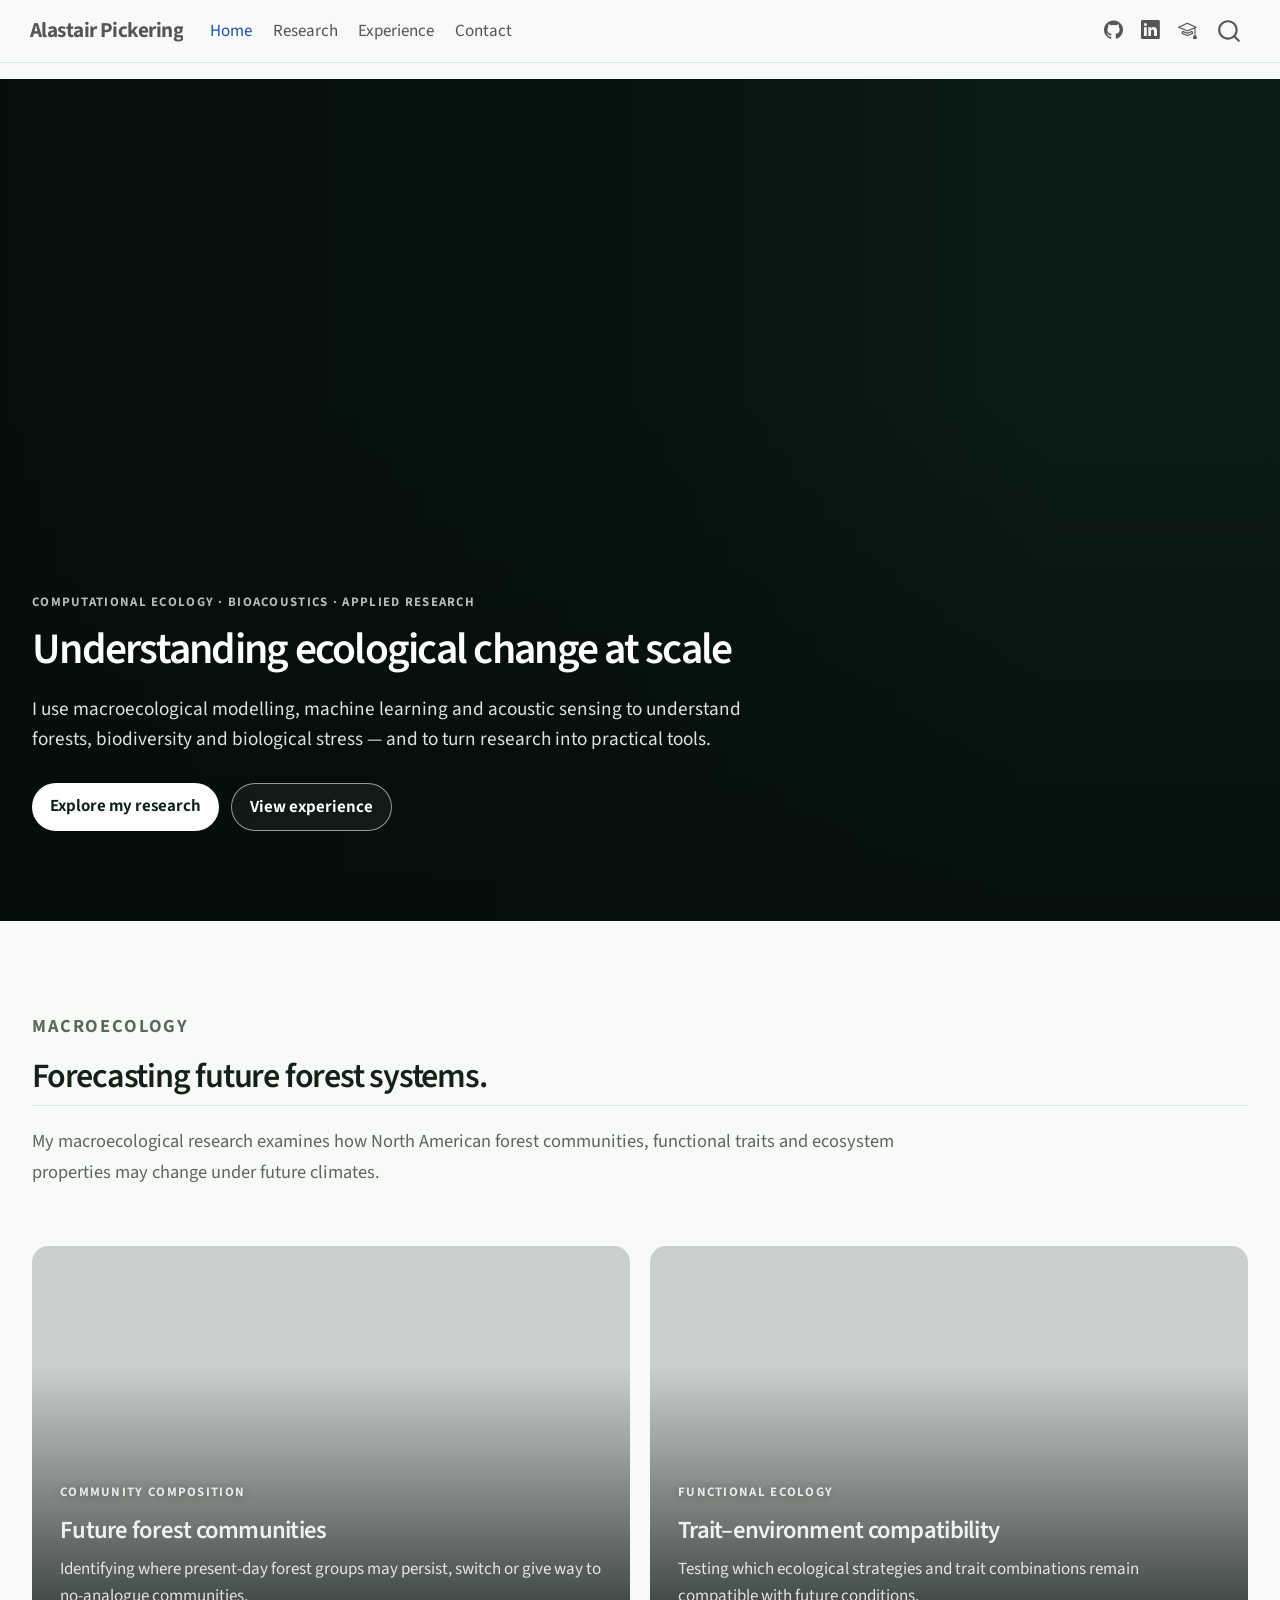
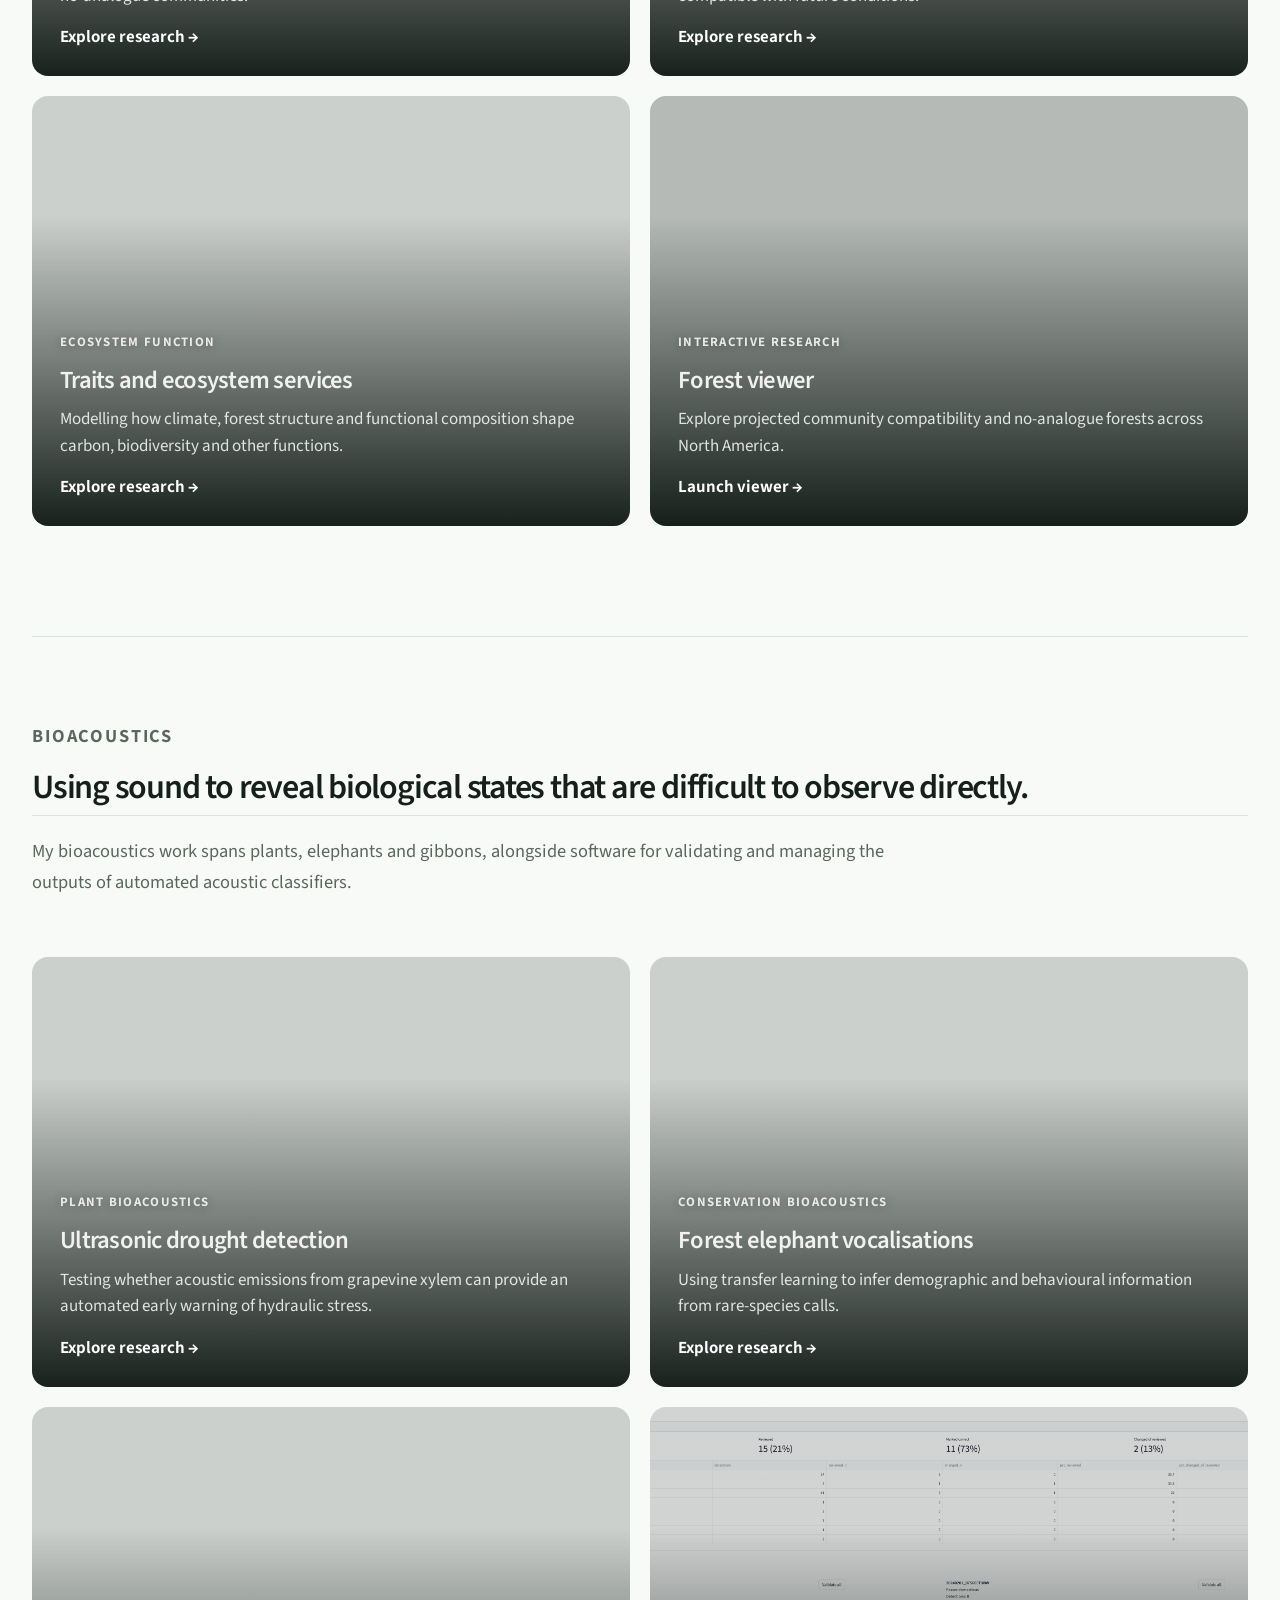
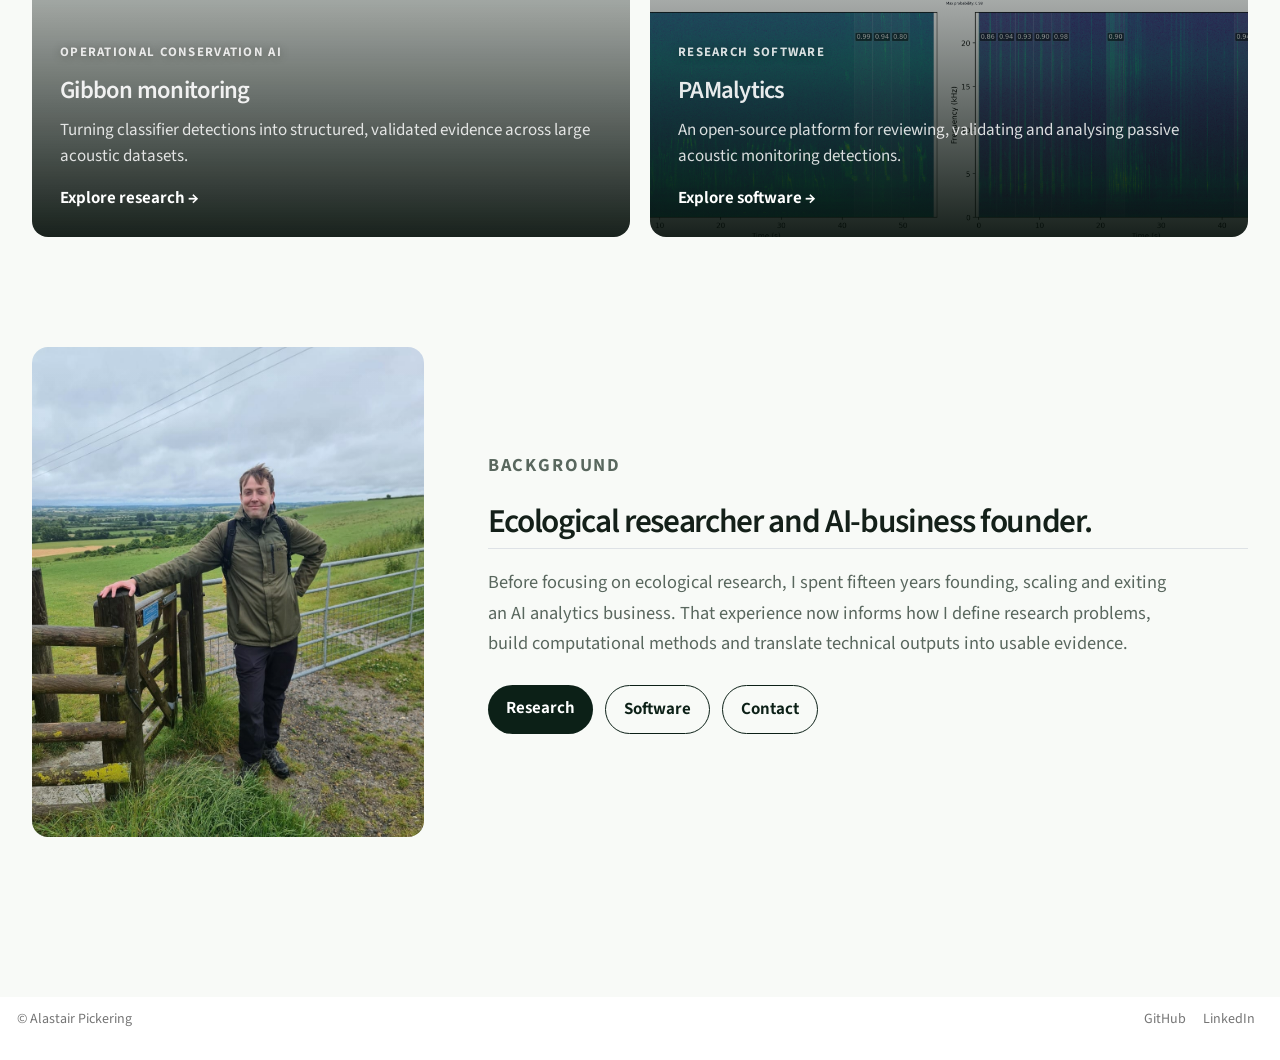
==== commit 60b3dd99: "Built site for gh-pages" ====
--- a/index.html
+++ b/index.html
@@ -36,6 +36,7 @@
 <script src="site_libs/quarto-search/fuse.min.js"></script>
 <script src="site_libs/quarto-search/quarto-search.js"></script>
 <meta name="quarto:offset" content="./">
+<link href="./images/tree-favicon.svg" rel="icon" type="image/svg+xml">
 <script src="site_libs/quarto-html/quarto.js" type="module"></script>
 <script src="site_libs/quarto-html/tabsets/tabsets.js" type="module"></script>
 <script src="site_libs/quarto-html/popper.min.js"></script>
@@ -157,104 +158,138 @@
   </div>
 
   <div class="site-frame hero-content">
-    <p class="eyebrow light">Computational ecology · Biodiversity monitoring · Scientific software</p>
+    <p class="eyebrow light">Computational ecology · Bioacoustics · Applied research</p>
     <h1>Understanding ecological change at scale</h1>
     <p class="hero-deck">
-      I use macroecological modelling, machine learning and scientific software to understand
-      forests, biodiversity and animal populations — and to turn research into practical tools.
+      I use macroecological modelling, machine learning and acoustic sensing to understand
+      forests, biodiversity and biological stress — and to turn research into practical tools.
     </p>
     <div class="button-row">
       <a href="research.html" class="ap-button primary-light">Explore my research</a>
-      <a href="research.html#publications" class="ap-button ghost-light">Selected publications</a>
+      <a href="experience.html" class="ap-button ghost-light">View experience</a>
     </div>
   </div>
 </section>
 
 <div class="site-frame home-content">
-  <section class="intro-statement">
-    <p class="eyebrow">Selected work</p>
-    <h2 class="anchored">Research spanning ecological forecasting, bioacoustics and applied scientific technology.</h2>
+  <section class="home-theme-heading home-theme-heading-first">
+    <p class="eyebrow">Macroecology</p>
+    <h2 class="anchored">Forecasting future forest systems.</h2>
+    <p>
+      My macroecological research examines how North American forest communities, functional traits
+      and ecosystem properties may change under future climates.
+    </p>
+  </section>
+
+  <section class="programme-card-grid macroecology-grid">
+    <a class="programme-card macro-card-communities" href="research.html#future-forests">
+      <div class="bio-card-overlay"></div>
+      <div class="bio-card-copy">
+        <p class="project-meta light-meta">Community composition</p>
+        <h3 class="anchored">Future forest communities</h3>
+        <p>Identifying where present-day forest groups may persist, switch or give way to no-analogue communities.</p>
+        <span>Explore research →</span>
+      </div>
+    </a>
+
+    <a class="programme-card macro-card-traits" href="research.html#trait-environment">
+      <div class="bio-card-overlay"></div>
+      <div class="bio-card-copy">
+        <p class="project-meta light-meta">Functional ecology</p>
+        <h3 class="anchored">Trait–environment compatibility</h3>
+        <p>Testing which ecological strategies and trait combinations remain compatible with future conditions.</p>
+        <span>Explore research →</span>
+      </div>
+    </a>
+
+    <a class="programme-card macro-card-services" href="research.html#ecosystem-services">
+      <div class="bio-card-overlay"></div>
+      <div class="bio-card-copy">
+        <p class="project-meta light-meta">Ecosystem function</p>
+        <h3 class="anchored">Traits and ecosystem services</h3>
+        <p>Modelling how climate, forest structure and functional composition shape carbon, biodiversity and other functions.</p>
+        <span>Explore research →</span>
+      </div>
+    </a>
+
+    <a class="programme-card macro-card-viewer" href="https://forest-viewer.streamlit.app/">
+      <div class="bio-card-overlay"></div>
+      <div class="bio-card-copy">
+        <p class="project-meta light-meta">Interactive research</p>
+        <h3 class="anchored">Forest viewer</h3>
+        <p>Explore projected community compatibility and no-analogue forests across North America.</p>
+        <span>Launch viewer →</span>
+      </div>
+    </a>
+  </section>
+
+  <section class="home-theme-heading">
+    <p class="eyebrow">Bioacoustics</p>
+    <h2 class="anchored">Using sound to reveal biological states that are difficult to observe directly.</h2>
+    <p>
+      My bioacoustics work spans plants, elephants and gibbons, alongside software for validating
+      and managing the outputs of automated acoustic classifiers.
+    </p>
+  </section>
+
+  <section class="programme-card-grid bioacoustics-grid">
+    <a class="programme-card bio-card-plant" href="research.html#plant-bioacoustics">
+      <div class="bio-card-overlay"></div>
+      <div class="bio-card-copy">
+        <p class="project-meta light-meta">Plant bioacoustics</p>
+        <h3 class="anchored">Ultrasonic drought detection</h3>
+        <p>Testing whether acoustic emissions from grapevine xylem can provide an automated early warning of hydraulic stress.</p>
+        <span>Explore research →</span>
+      </div>
+    </a>
+
+    <a class="programme-card bio-card-elephant" href="research.html#elephant-bioacoustics">
+      <div class="bio-card-overlay"></div>
+      <div class="bio-card-copy">
+        <p class="project-meta light-meta">Conservation bioacoustics</p>
+        <h3 class="anchored">Forest elephant vocalisations</h3>
+        <p>Using transfer learning to infer demographic and behavioural information from rare-species calls.</p>
+        <span>Explore research →</span>
+      </div>
+    </a>
+
+    <a class="programme-card bio-card-gibbon" href="research.html#gibbon-monitoring">
+      <div class="bio-card-overlay"></div>
+      <div class="bio-card-copy">
+        <p class="project-meta light-meta">Operational conservation AI</p>
+        <h3 class="anchored">Gibbon monitoring</h3>
+        <p>Turning classifier detections into structured, validated evidence across large acoustic datasets.</p>
+        <span>Explore research →</span>
+      </div>
+    </a>
+
+    <a class="programme-card bio-card-pam" href="research.html#pamalytics">
+      <div class="bio-card-overlay"></div>
+      <div class="bio-card-copy">
+        <p class="project-meta light-meta">Research software</p>
+        <h3 class="anchored">PAMalytics</h3>
+        <p>An open-source platform for reviewing, validating and analysing passive acoustic monitoring detections.</p>
+        <span>Explore software →</span>
+      </div>
+    </a>
   </section>
 
   <section class="home-profile">
     <div class="home-profile-photo" role="img" aria-label="Alastair Pickering standing beside a countryside field gate"></div>
 
     <div class="home-profile-copy">
-      <p class="eyebrow">About</p>
-      <h2 class="anchored">Ecological researcher, software developer and former AI-business founder.</h2>
+      <p class="eyebrow">Background</p>
+      <h2 class="anchored">Ecological researcher and AI-business founder.</h2>
       <p>
-        I work across macroecology, biodiversity monitoring and scientific software, combining
-        ecological research with long experience building analytical methods, products and organisations.
+        Before focusing on ecological research, I spent fifteen years founding, scaling and exiting
+        an AI analytics business. That experience now informs how I define research problems, build
+        computational methods and translate technical outputs into usable evidence.
       </p>
-      <a href="experience.html" class="text-link">More about my background →</a>
-    </div>
-  </section>
-
-  <section class="project-feature">
-    <div class="project-image project-image-forest" role="img" aria-label="Dense forest canopy viewed from above"></div>
-    <div class="project-copy">
-      <p class="project-meta">Ecological forecasting</p>
-      <h2 class="anchored">Future North American forests</h2>
-      <p>
-        Modelling which existing forest communities may remain suited to late-century climates,
-        where no-analogue communities could emerge, and what those futures may consist of.
-      </p>
-      <a href="research.html#future-forests" class="text-link">Explore the research →</a>
-    </div>
-  </section>
-
-  <section class="project-feature project-feature-reverse">
-    <div class="project-copy">
-      <p class="project-meta">Scientific software</p>
-      <h2 class="anchored">PAMalytics</h2>
-      <p>
-        An open-source, classifier-agnostic platform for reviewing, validating and analysing
-        passive acoustic monitoring detections.
-      </p>
-      <div class="link-row">
-        <a href="research.html#pamalytics" class="text-link">Explore the project →</a>
-        <a href="https://pamalytics-demo.streamlit.app/" class="text-link">Launch demo →</a>
-      </div>
-    </div>
-
-    <div class="pam-gallery">
-      <img src="images/pam_validate1.png" alt="PAMalytics validation filters and progress summary">
-      <img src="images/pam_validate2.png" alt="PAMalytics spectrogram review cards">
-    </div>
-  </section>
-
-  <section class="project-feature">
-    <div class="project-image project-image-elephant" role="img" aria-label="African elephant in woodland"></div>
-    <div class="project-copy">
-      <p class="project-meta">Conservation bioacoustics</p>
-      <h2 class="anchored">Forest elephant vocalisations</h2>
-      <p>
-        A scalable transfer-learning workflow for extracting demographic and behavioural
-        information from vocalisations when labelled datasets are limited.
-      </p>
-      <a href="research.html#elephant-bioacoustics" class="text-link">Explore the research →</a>
-    </div>
-  </section>
-
-  <section class="profile-band">
-    <div class="profile-copy">
-      <p class="eyebrow light">Applied foundations</p>
-      <h2 class="anchored">Fifteen years building and scaling AI-led analytical products.</h2>
-      <p>
-        Before focusing on ecological research, I founded, scaled and exited an AI analytics business
-        built around a difficult problem: converting complex, intangible signals into evidence that
-        organisations could measure, interpret and act upon. That experience now informs how I frame
-        ecological questions, develop computational methods and build tools intended for real-world use.
-      </p>
-      <a href="experience.html" class="ap-button ghost-light">View experience</a>
-    </div>
-  </section>
-
-  <section class="closing-simple">
-    <h2 class="anchored">Ecological research, computational methods and tools for real-world use.</h2>
-    <div class="button-row">
-      <a href="contact.html" class="ap-button dark-button">Contact</a>
-      <a href="https://github.com/AlastairPickering/" class="ap-button outline-dark">GitHub</a>
+      <div class="profile-links">
+        <a href="research.html" class="ap-button dark-button">Research</a>
+        <a href="research.html#pamalytics" class="ap-button outline-dark">Software</a>
+        <a href="contact.html" class="ap-button outline-dark">Contact</a>
+      </div>
     </div>
   </section>
 </div>
--- a/styles.css
+++ b/styles.css
@@ -1012,3 +1012,780 @@
     background-position: center 31%;
   }
 }
+
+
+/* Version 19: programme-led homepage and plant bioacoustics */
+.programme-block {
+  display: grid;
+  grid-template-columns: minmax(0, 1.15fr) minmax(340px, .85fr);
+  gap: clamp(44px, 6vw, 96px);
+  align-items: center;
+  padding: 20px 0 100px;
+}
+
+.programme-visual {
+  width: 100%;
+  aspect-ratio: 5 / 4;
+  border-radius: 16px;
+  background-size: cover;
+  background-position: center;
+}
+
+.macro-visual {
+  background-image:
+    linear-gradient(0deg, rgba(5,18,12,.08), rgba(5,18,12,0)),
+    url("https://images.unsplash.com/photo-1532415914860-f6ee7c74c9fb?auto=format&fit=crop&q=88&w=2200");
+}
+
+.programme-copy {
+  min-width: 0;
+}
+
+.programme-copy h2,
+.home-theme-heading h2,
+.programme-divider h2 {
+  margin: 0 0 20px;
+  font-size: clamp(2.1rem, 3.5vw, 4.1rem);
+  line-height: 1.02;
+  letter-spacing: -.045em;
+}
+
+.programme-copy p,
+.home-theme-heading p {
+  max-width: 760px;
+  color: var(--ap-muted);
+  font-size: 1.08rem;
+  line-height: 1.68;
+}
+
+.home-theme-heading {
+  max-width: 1100px;
+  padding: 84px 0 42px;
+  border-top: 1px solid var(--ap-line);
+}
+
+.bioacoustics-grid {
+  display: grid;
+  grid-template-columns: repeat(2, minmax(0, 1fr));
+  gap: 20px;
+  padding-bottom: 110px;
+}
+
+.bio-card {
+  position: relative;
+  min-height: 430px;
+  overflow: hidden;
+  border-radius: 16px;
+  color: white;
+  text-decoration: none;
+  background-size: cover;
+  background-position: center;
+}
+
+.bio-card:hover {
+  color: white;
+}
+
+.bio-card-plant {
+  background-image: url("https://images.unsplash.com/photo-1771797573215-caa8884a18c9?auto=format&fit=crop&q=85&w=1800");
+}
+
+.bio-card-elephant {
+  background-image: url("https://images.unsplash.com/photo-1505148230895-d9a785a555fa?auto=format&fit=crop&q=85&w=1800");
+  background-position: center 42%;
+}
+
+.bio-card-gibbon {
+  background-image: url("https://commons.wikimedia.org/wiki/Special:Redirect/file/Lar%20Gibbon%20%2846946767992%29.jpg?width=1800");
+  background-position: center 30%;
+}
+
+.bio-card-pam {
+  background-image: url("images/pam_validate.png");
+  background-position: center;
+}
+
+.bio-card-overlay {
+  position: absolute;
+  inset: 0;
+  background: linear-gradient(0deg, rgba(4,14,9,.92) 0%, rgba(4,14,9,.18) 72%);
+}
+
+.bio-card-copy {
+  position: absolute;
+  left: 28px;
+  right: 28px;
+  bottom: 26px;
+  z-index: 2;
+}
+
+.bio-card-copy h3 {
+  margin: 0 0 12px;
+  font-size: clamp(1.7rem, 2.6vw, 2.8rem);
+  line-height: 1.04;
+  letter-spacing: -.04em;
+}
+
+.bio-card-copy p {
+  max-width: 620px;
+  margin: 0 0 16px;
+  color: rgba(255,255,255,.84);
+  line-height: 1.55;
+}
+
+.bio-card-copy span {
+  font-weight: 650;
+}
+
+.programme-divider {
+  max-width: 1160px;
+  padding: 105px 0 56px;
+  border-top: 1px solid var(--ap-line);
+}
+
+.programme-divider:first-of-type {
+  border-top: 0;
+  padding-top: 30px;
+}
+
+.programme-divider p {
+  margin-bottom: 14px;
+}
+
+.programme-divider-bio {
+  margin-top: 10px;
+}
+
+.plant-research-photo {
+  background-image:
+    linear-gradient(0deg, rgba(5,18,12,.05), rgba(5,18,12,0)),
+    url("https://images.unsplash.com/photo-1771797573215-caa8884a18c9?auto=format&fit=crop&q=88&w=2200");
+  background-position: center;
+}
+
+.plant-feature {
+  border-top: 0;
+  padding-top: 30px;
+}
+
+@media (max-width: 980px) {
+  .programme-block {
+    grid-template-columns: 1fr;
+  }
+
+  .bioacoustics-grid {
+    grid-template-columns: 1fr;
+  }
+
+  .bio-card {
+    min-height: 390px;
+  }
+}
+
+@media (max-width: 680px) {
+  .programme-block {
+    gap: 32px;
+    padding-bottom: 70px;
+  }
+
+  .home-theme-heading {
+    padding-top: 62px;
+  }
+
+  .bioacoustics-grid {
+    padding-bottom: 78px;
+  }
+
+  .bio-card {
+    min-height: 350px;
+  }
+
+  .programme-divider {
+    padding: 76px 0 42px;
+  }
+}
+
+
+/* Version 20: research hero consolidation and plant-section alignment */
+body.research-page .page-content {
+  padding-top: 0;
+}
+
+body.research-page #macroecology.programme-divider {
+  padding-top: 88px;
+}
+
+.plant-feature {
+  display: grid;
+  grid-template-columns: minmax(0, 0.95fr) minmax(420px, 1.05fr);
+  gap: clamp(44px, 6vw, 96px);
+  align-items: start;
+  padding: 30px 0 90px;
+  border-top: 0;
+}
+
+.plant-copy {
+  min-width: 0;
+}
+
+.plant-feature .plant-research-photo {
+  width: 100%;
+  aspect-ratio: 5 / 4;
+  margin: 0;
+  align-self: start;
+}
+
+@media (max-width: 980px) {
+  .plant-feature {
+    grid-template-columns: 1fr;
+  }
+
+  .plant-feature .plant-research-photo {
+    aspect-ratio: 16 / 10;
+  }
+}
+
+
+/* Version 21: tighter programme spacing and homepage ending */
+body.research-page .programme-divider {
+  padding-bottom: 24px;
+}
+
+body.research-page #macroecology.programme-divider {
+  padding-top: 64px;
+}
+
+body.research-page #macroecology + .research-feature {
+  padding-top: 34px;
+}
+
+body.research-page #bioacoustics.programme-divider {
+  padding-top: 72px;
+  padding-bottom: 20px;
+}
+
+body.research-page #bioacoustics + .plant-feature {
+  padding-top: 28px;
+}
+
+.profile-links {
+  display: flex;
+  flex-wrap: wrap;
+  gap: 12px;
+  margin-top: 26px;
+}
+
+.home-profile {
+  padding-bottom: 64px;
+}
+
+@media (max-width: 680px) {
+  body.research-page #macroecology.programme-divider,
+  body.research-page #bioacoustics.programme-divider {
+    padding-top: 54px;
+    padding-bottom: 16px;
+  }
+
+  body.research-page #macroecology + .research-feature,
+  body.research-page #bioacoustics + .plant-feature {
+    padding-top: 22px;
+  }
+}
+
+
+/* Version 22: rebalance research programme headings and collaboration CTA */
+body.research-page .programme-divider {
+  width: 100%;
+  max-width: none;
+}
+
+body.research-page .programme-divider h2 {
+  width: 100%;
+  max-width: 1380px;
+  margin-bottom: 0;
+  font-size: clamp(2rem, 2.8vw, 3rem);
+  line-height: 1.06;
+  letter-spacing: -.038em;
+  text-wrap: balance;
+}
+
+body.research-page #macroecology.programme-divider {
+  padding-top: 48px;
+  padding-bottom: 10px;
+}
+
+body.research-page #bioacoustics.programme-divider {
+  padding-top: 58px;
+  padding-bottom: 8px;
+}
+
+body.research-page #macroecology + .research-feature,
+body.research-page #bioacoustics + .plant-feature {
+  padding-top: 22px;
+}
+
+.collaboration-band {
+  display: grid;
+  grid-template-columns: minmax(0, 1fr) auto;
+  gap: 48px;
+  align-items: end;
+  margin-top: 24px;
+  padding: clamp(36px, 4vw, 58px);
+  border-radius: 16px;
+  color: white;
+  background: var(--ap-green-dark);
+}
+
+.collaboration-band h2 {
+  max-width: 780px;
+  margin: 0 0 14px;
+  font-size: clamp(2rem, 3vw, 3.4rem);
+  line-height: 1.04;
+  letter-spacing: -.04em;
+}
+
+.collaboration-band p:last-child {
+  max-width: 720px;
+  margin: 0;
+  color: rgba(255,255,255,.76);
+  font-size: 1.05rem;
+  line-height: 1.65;
+}
+
+.collaboration-band > .ap-button {
+  align-self: end;
+  white-space: nowrap;
+}
+
+@media (max-width: 800px) {
+  body.research-page .programme-divider h2 {
+    font-size: clamp(1.85rem, 7vw, 2.5rem);
+  }
+
+  .collaboration-band {
+    grid-template-columns: 1fr;
+    gap: 28px;
+  }
+
+  .collaboration-band > .ap-button {
+    justify-self: start;
+  }
+}
+
+@media (max-width: 680px) {
+  body.research-page #macroecology.programme-divider,
+  body.research-page #bioacoustics.programme-divider {
+    padding-top: 42px;
+    padding-bottom: 8px;
+  }
+
+  body.research-page #macroecology + .research-feature,
+  body.research-page #bioacoustics + .plant-feature {
+    padding-top: 18px;
+  }
+}
+
+
+/* Version 24: consistent typographic hierarchy and full-width homepage headings */
+
+/* Level 1: page heroes */
+.hero-content h1,
+.page-hero-content h1 {
+  font-size: clamp(2.4rem, 3.4vw, 3.5rem) !important;
+}
+
+/* Homepage overview statement: supporting, not another hero */
+.home-page .intro-statement {
+  max-width: 1180px;
+}
+
+.home-page .intro-statement h2 {
+  max-width: 1100px;
+  font-size: clamp(2rem, 2.8vw, 2.8rem);
+  line-height: 1.06;
+  letter-spacing: -.038em;
+}
+
+/* Level 2: programme headings, flowing across the full site frame */
+.home-page .home-theme-heading {
+  width: 100%;
+  max-width: none;
+}
+
+.home-page .home-theme-heading h2 {
+  width: 100%;
+  max-width: 1450px;
+  font-size: clamp(2.1rem, 3vw, 3rem);
+  line-height: 1.05;
+  letter-spacing: -.04em;
+  text-wrap: balance;
+}
+
+.home-page .home-theme-heading p {
+  max-width: 900px;
+}
+
+.home-page .home-theme-heading-first {
+  padding-top: 24px;
+  border-top: 1px solid var(--ap-line);
+}
+
+/* Level 3: individual feature titles */
+.home-page .programme-copy h2,
+.research-page .research-copy h2,
+.experience-page .experience-copy h2 {
+  font-size: clamp(1.9rem, 2.6vw, 2.55rem);
+  line-height: 1.06;
+  letter-spacing: -.036em;
+}
+
+/* Level 4: image-card and supporting-card titles */
+.home-page .bio-card-copy h3,
+.research-page .research-card-copy h3,
+.experience-page .capability-grid h3,
+.experience-page .experience-timeline h3 {
+  font-size: clamp(1.45rem, 1.9vw, 2rem);
+  line-height: 1.08;
+  letter-spacing: -.03em;
+}
+
+/* Keep the profile title subordinate to the research programmes */
+.home-page .home-profile-copy h2 {
+  font-size: clamp(1.9rem, 2.6vw, 2.55rem);
+  line-height: 1.06;
+}
+
+/* The final contact prompt should not compete with the programme headings */
+.research-page .collaboration-band h2 {
+  font-size: clamp(1.85rem, 2.4vw, 2.5rem);
+}
+
+/* White labels over photographic bioacoustics cards */
+.home-page .bio-card .project-meta,
+.home-page .bio-card .light-meta {
+  color: rgba(255,255,255,.82) !important;
+  text-shadow: 0 1px 8px rgba(0,0,0,.35);
+}
+
+/* Dark, high-contrast labels on white research sections */
+.research-page .project-meta {
+  color: var(--ap-ink) !important;
+  opacity: .78;
+}
+
+/* Tighten the transition from programme heading to the content beneath it */
+.home-page .home-theme-heading + .programme-block {
+  padding-top: 16px;
+}
+
+@media (max-width: 680px) {
+  .home-page .intro-statement h2,
+  .home-page .home-theme-heading h2 {
+    font-size: clamp(1.9rem, 7.5vw, 2.5rem);
+  }
+
+  .home-page .programme-copy h2,
+  .research-page .research-copy h2,
+  .experience-page .experience-copy h2,
+  .home-page .home-profile-copy h2 {
+    font-size: clamp(1.75rem, 7vw, 2.25rem);
+  }
+}
+
+
+/* Version 26: matched Macroecology and Bioacoustics homepage programmes */
+.programme-card-grid {
+  display: grid;
+  grid-template-columns: repeat(2, minmax(0, 1fr));
+  gap: 20px;
+  padding-bottom: 110px;
+}
+
+.programme-card {
+  position: relative;
+  min-height: 430px;
+  overflow: hidden;
+  border-radius: 16px;
+  color: white;
+  text-decoration: none;
+  background-size: cover;
+  background-position: center;
+}
+
+.programme-card:hover,
+.programme-card:focus {
+  color: white;
+}
+
+.macro-card-communities {
+  background-image: url("https://images.unsplash.com/photo-1532415914860-f6ee7c74c9fb?auto=format&fit=crop&q=88&w=1800");
+}
+
+.macro-card-traits {
+  background-image: url("https://images.unsplash.com/photo-1513836279014-a89f7a76ae86?auto=format&fit=crop&q=88&w=1800");
+}
+
+.macro-card-services {
+  background-image: url("https://images.unsplash.com/photo-1448375240586-882707db888b?auto=format&fit=crop&q=88&w=1800");
+}
+
+.macro-card-viewer {
+  background-image:
+    linear-gradient(rgba(15,36,27,.12), rgba(15,36,27,.12)),
+    url("https://images.unsplash.com/photo-1441974231531-c6227db76b6e?auto=format&fit=crop&q=88&w=1800");
+}
+
+.home-page .programme-card .project-meta,
+.home-page .programme-card .light-meta {
+  color: rgba(255,255,255,.84) !important;
+  text-shadow: 0 1px 8px rgba(0,0,0,.35);
+}
+
+.home-page .programme-card .bio-card-copy h3 {
+  font-size: clamp(1.45rem, 1.9vw, 2rem);
+  line-height: 1.08;
+  letter-spacing: -.03em;
+}
+
+.home-page .home-theme-heading .text-link {
+  display: inline-block;
+  margin-top: 8px;
+}
+
+.research-page .programme-media-link {
+  display: inline-block;
+  margin-top: 20px;
+}
+
+@media (max-width: 980px) {
+  .programme-card-grid {
+    grid-template-columns: 1fr;
+  }
+
+  .programme-card {
+    min-height: 390px;
+  }
+}
+
+@media (max-width: 680px) {
+  .programme-card-grid {
+    padding-bottom: 78px;
+  }
+
+  .programme-card {
+    min-height: 350px;
+  }
+}
+
+
+/* Version 27: definitive full-width headings and reliable anchor layouts */
+
+/* The first homepage programme now follows the hero directly. */
+.home-page .home-theme-heading-first {
+  padding-top: clamp(64px, 7vw, 104px);
+  border-top: 0;
+}
+
+/* Let programme headlines use the actual width available.
+   Do not balance lines, as that creates artificially short text blocks. */
+.home-page .home-theme-heading h2,
+.research-page .programme-divider h2 {
+  display: block;
+  width: 100%;
+  max-width: none !important;
+  text-wrap: wrap !important;
+}
+
+/* Programme headings remain subordinate to the page hero. */
+.home-page .home-theme-heading h2,
+.research-page .programme-divider h2 {
+  font-size: clamp(2rem, 2.55vw, 2.75rem) !important;
+  line-height: 1.08;
+  letter-spacing: -.036em;
+}
+
+/* Ensure the heading divider itself occupies the complete content frame. */
+.research-page .programme-divider,
+.home-page .home-theme-heading {
+  box-sizing: border-box;
+  width: 100%;
+  max-width: none !important;
+}
+
+/* Anchor-linked research sections must start as coherent rows.
+   Vertical centring was creating large blank areas beside longer copy. */
+.research-page .research-feature,
+.research-page .research-feature-software,
+.research-page .plant-feature {
+  align-items: start !important;
+}
+
+/* Keep both columns aligned from their first visible element. */
+.research-page .research-photo,
+.research-page .research-copy,
+.research-page .pam-gallery {
+  align-self: start;
+}
+
+/* Provide space below the fixed navigation when following homepage cards. */
+.research-page [id] {
+  scroll-margin-top: 96px;
+}
+
+/* Tight, predictable transitions from programme heading to first project. */
+.research-page #macroecology.programme-divider,
+.research-page #bioacoustics.programme-divider {
+  padding-bottom: 20px !important;
+}
+
+.research-page #macroecology + .research-feature,
+.research-page #bioacoustics + .plant-feature {
+  padding-top: 28px !important;
+}
+
+/* Remove inherited large top gaps on directly linked features. */
+.research-page #future-forests,
+.research-page #plant-bioacoustics {
+  margin-top: 0;
+}
+
+/* Project headings stay visibly below programme headings. */
+.research-page .research-copy h2 {
+  font-size: clamp(1.75rem, 2.15vw, 2.3rem) !important;
+}
+
+/* Homepage cards use the same subordinate title scale. */
+.home-page .programme-card .bio-card-copy h3 {
+  font-size: clamp(1.45rem, 1.8vw, 1.95rem) !important;
+}
+
+@media (max-width: 680px) {
+  .home-page .home-theme-heading h2,
+  .research-page .programme-divider h2 {
+    font-size: clamp(1.85rem, 7vw, 2.35rem) !important;
+  }
+
+  .research-page [id] {
+    scroll-margin-top: 78px;
+  }
+}
+
+
+/* Version 28: detached fragment anchors for complex research grids */
+.research-page .section-anchor {
+  display: block;
+  position: relative;
+  width: 100%;
+  height: 0;
+  margin: 0;
+  padding: 0;
+  border: 0;
+  scroll-margin-top: 96px;
+  pointer-events: none;
+  visibility: hidden;
+}
+
+/* The anchor is separate from the grid, so :target cannot alter grid layout. */
+.research-page .section-anchor:target {
+  display: block;
+  width: 100%;
+  height: 0;
+  margin: 0;
+  padding: 0;
+}
+
+/* Preserve the intended compact transitions after detached anchors. */
+.research-page #future-forests + .research-feature {
+  padding-top: 28px !important;
+}
+
+.research-page #plant-bioacoustics + .plant-feature {
+  padding-top: 28px !important;
+}
+
+.research-page #pamalytics + .research-feature,
+.research-page #elephant-bioacoustics + .research-feature {
+  align-items: start !important;
+}
+
+/* Documentary links now belong to the relevant animal research sections. */
+.research-page .research-card-copy > .text-link {
+  display: inline-block;
+  margin-top: 8px;
+}
+
+@media (max-width: 680px) {
+  .research-page .section-anchor {
+    scroll-margin-top: 78px;
+  }
+}
+
+
+/* Version 29: current advisory work high in the Experience page */
+.advisory-feature {
+  display: grid;
+  grid-template-columns: minmax(280px, .72fr) minmax(0, 1.28fr);
+  gap: clamp(44px, 7vw, 110px);
+  align-items: start;
+  padding: 58px 0 76px;
+  border-top: 1px solid var(--ap-line);
+}
+
+.advisory-feature h2 {
+  max-width: 620px;
+  margin: 0;
+  font-size: clamp(2rem, 2.75vw, 3rem);
+  line-height: 1.06;
+  letter-spacing: -.04em;
+}
+
+.advisory-copy {
+  max-width: 820px;
+}
+
+.advisory-copy p {
+  margin: 0 0 18px;
+  color: var(--ap-muted);
+  font-size: 1.1rem;
+  line-height: 1.7;
+}
+
+.advisory-copy p:last-child {
+  margin-bottom: 0;
+}
+
+.experience-page .founder-feature {
+  padding-top: 76px;
+}
+
+.experience-page .experience-closing > .eyebrow {
+  margin-bottom: 14px;
+}
+
+@media (max-width: 800px) {
+  .advisory-feature {
+    grid-template-columns: 1fr;
+    gap: 26px;
+  }
+}
+
+
+/* Version 30: quieter Experience-page contact prompt */
+.experience-page .experience-closing {
+  padding-top: 48px;
+  padding-bottom: 48px;
+}
+
+.experience-page .experience-closing h2 {
+  max-width: 760px;
+  margin-bottom: 24px;
+  font-size: clamp(1.55rem, 2vw, 2rem) !important;
+  line-height: 1.18;
+  letter-spacing: -.025em;
+}
+
+@media (max-width: 680px) {
+  .experience-page .experience-closing h2 {
+    font-size: clamp(1.4rem, 6vw, 1.8rem) !important;
+  }
+}
